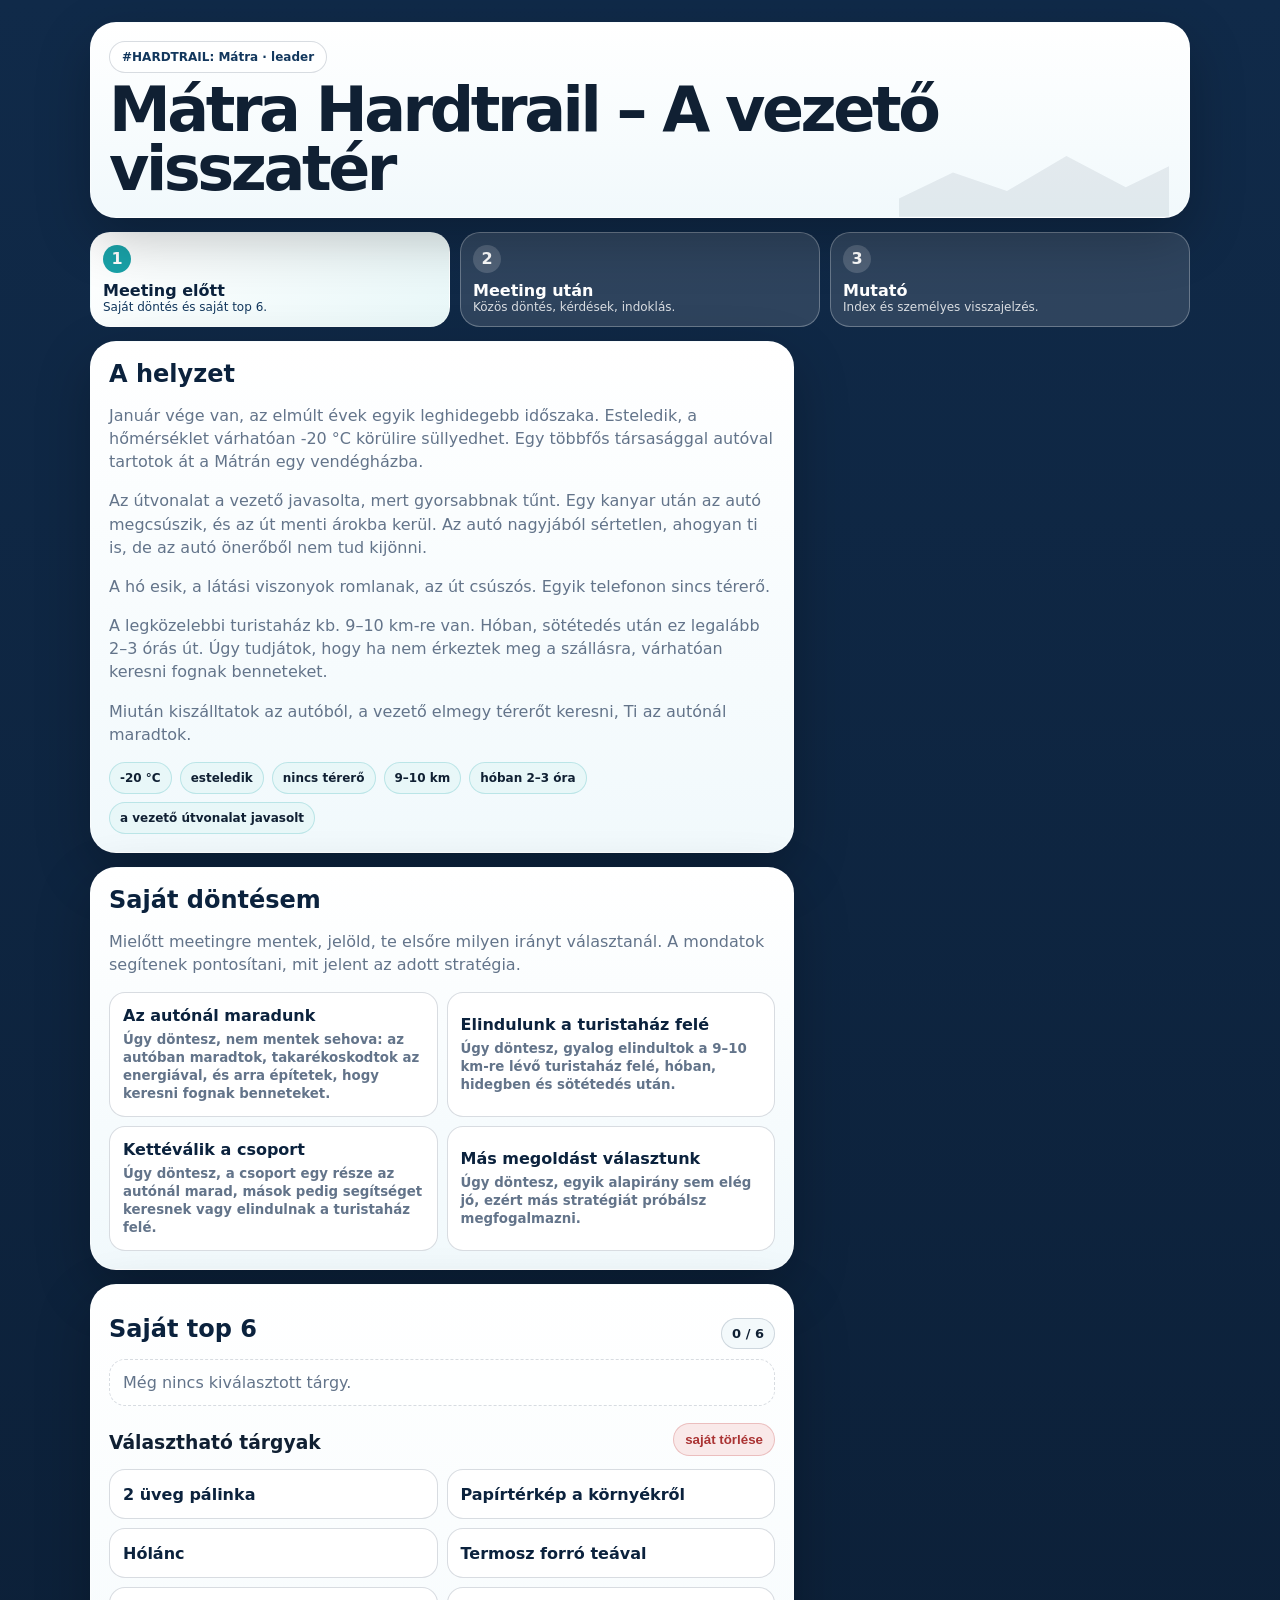
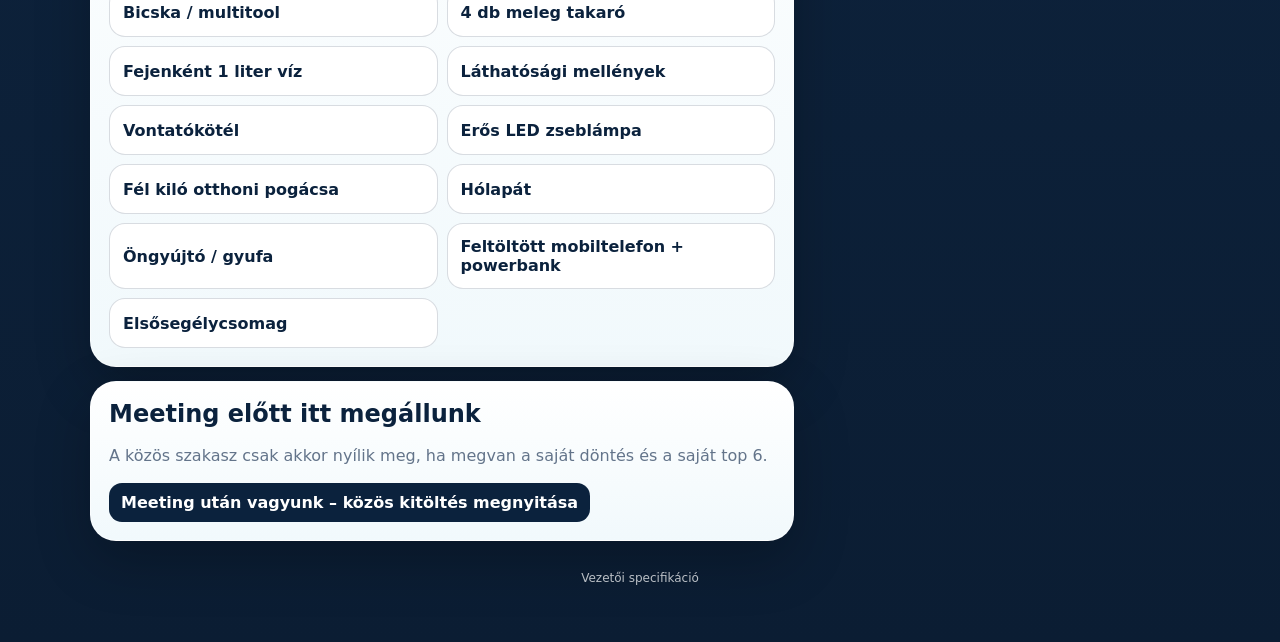
==== matra-leader.html @ 44f15bc9 "Add Matra Leader first working version" ====
<!doctype html>
<html lang="hu">
<head>
<meta charset="utf-8">
<meta name="viewport" content="width=device-width,initial-scale=1">
<title>Mátra Hardtrail – A vezető visszatér</title>
<style>
:root{--navy:#102a49;--deep:#0b1d33;--teal:#19a2a8;--pale:#e8f7f8;--line:rgba(16,42,73,.16);--muted:#63748a;--red:#b84a4a;--ink:#102033}*{box-sizing:border-box}html{scroll-behavior:smooth}body{margin:0;font-family:Inter,system-ui,-apple-system,Segoe UI,sans-serif;background:linear-gradient(180deg,var(--navy),var(--deep));color:var(--ink)}.wrap{width:min(1100px,calc(100% - 24px));margin:auto;padding:22px 0 56px}.hero,.card{background:linear-gradient(180deg,#fff,#f1f9fc);border:1px solid rgba(255,255,255,.55);border-radius:26px;box-shadow:0 20px 55px rgba(0,0,0,.24);padding:18px;margin-bottom:14px}.hero{position:relative;overflow:hidden}.hero:after{content:"";position:absolute;right:20px;bottom:0;width:270px;height:92px;background:rgba(16,42,73,.08);clip-path:polygon(0 80%,20% 52%,40% 72%,62% 34%,84% 68%,100% 45%,100% 100%,0 100%)}h1{font-size:clamp(36px,6vw,62px);letter-spacing:-.055em;line-height:.95;margin:8px 0 0}h2{margin:0 0 8px;color:#0b223d}h3{margin:14px 0 8px}.kicker{display:inline-flex;border:1px solid var(--line);border-radius:999px;padding:8px 12px;font-weight:900;font-size:12px;color:#12375d;background:#ffffffbf}.muted{color:var(--muted);line-height:1.45}.phasebar{display:grid;grid-template-columns:repeat(3,1fr);gap:10px;margin-bottom:14px}.phase{border:1px solid rgba(255,255,255,.28);background:rgba(255,255,255,.13);color:rgba(255,255,255,.82);border-radius:20px;padding:12px;text-align:left;font:inherit;cursor:pointer}.phase b{display:inline-grid;place-items:center;width:28px;height:28px;border-radius:999px;background:rgba(255,255,255,.17);color:#fff;margin-right:8px}.phase strong{display:block;color:#fff;margin-top:8px}.phase span{display:block;font-size:12px}.phase.active{background:linear-gradient(135deg,#fff,var(--pale));color:#12375d}.phase.active strong{color:#0b223d}.phase.active b{background:var(--teal)}.layout{display:grid;grid-template-columns:minmax(0,1fr) 380px;gap:16px}.layout.result-only{grid-template-columns:1fr}.row{display:grid;grid-template-columns:1fr 1fr;gap:9px}.btn,.item,.rank{width:100%;border:1px solid var(--line);background:#fff;border-radius:16px;padding:13px;text-align:left;font:inherit;font-weight:850;color:#0b223d;cursor:pointer;min-height:50px}.btn.active,.item.active{border-color:var(--teal);box-shadow:0 0 0 3px rgba(25,162,168,.14);background:linear-gradient(180deg,#fff,var(--pale))}.btn small{display:block;margin-top:6px;color:var(--muted);font-weight:600;line-height:1.35}.rank{display:grid;grid-template-columns:34px 1fr 28px;gap:8px;align-items:center;margin-bottom:7px}.rank b{height:30px;width:30px;display:grid;place-items:center;background:#0b223d;color:#fff;border-radius:10px}.rank em{font-style:normal;color:var(--red);font-weight:950;text-align:center}.facts{display:flex;flex-wrap:wrap;gap:8px;margin-top:12px}.fact{background:var(--pale);border:1px solid rgba(25,162,168,.22);border-radius:999px;padding:8px 10px;font-weight:900;font-size:12px}.tools{display:flex;justify-content:space-between;gap:8px;align-items:center;margin:12px 0 8px}.counter{border:1px solid var(--line);background:#f3f9fb;border-radius:999px;font-weight:900;font-size:13px;padding:7px 10px}.clear{border:1px solid rgba(190,60,60,.25);background:#f9e9e9;color:#a33;border-radius:999px;padding:8px 11px;font-weight:900;cursor:pointer}.empty{border:1px dashed var(--line);border-radius:16px;padding:13px;color:var(--muted);background:#ffffff88}.otherBox{margin-top:10px}.otherBox label{display:block;font-weight:900;margin:0 0 6px;color:#0b223d}.q{border:1px solid var(--line);background:#fff;border-radius:18px;padding:13px;margin:9px 0}.q p{margin:5px 0 0;color:var(--muted);font-size:13px}.q .group{display:inline-block;margin-bottom:8px;border-radius:999px;background:var(--pale);color:#12375d;border:1px solid rgba(25,162,168,.22);font-size:12px;font-weight:950;padding:5px 8px}.scale-help{display:grid;grid-template-columns:repeat(3,1fr);gap:8px;margin:12px 0}.scale-help span{border:1px solid var(--line);background:#f7fbfd;border-radius:14px;padding:9px 10px;font-size:12px;color:#3b526b}.scale-help b{color:#0b223d}.scale{display:grid;grid-template-columns:repeat(6,1fr);gap:6px;margin-top:10px}.scale button{border:0;border-radius:12px;background:#edf5f8;color:#12375d;font:inherit;font-weight:950;height:38px;cursor:pointer}.scale button.active{background:#0b223d;color:#fff}input,textarea{width:100%;border:1px solid var(--line);border-radius:14px;padding:12px;font:inherit}textarea{min-height:82px}.side{position:sticky;top:14px}.score{font-size:64px;line-height:1;font-weight:950;text-align:center;letter-spacing:-.06em}.break{display:grid;gap:7px;margin:12px 0}.break div{display:flex;justify-content:space-between;border:1px solid var(--line);background:#fff;border-radius:13px;padding:9px 11px;color:var(--muted);gap:8px}.break strong{color:#0b223d}.pill{background:var(--pale);border:1px solid rgba(25,162,168,.24);border-radius:16px;padding:12px;margin:10px 0;line-height:1.45}.feedback,.expertBox{border:1px solid rgba(25,162,168,.28);background:linear-gradient(180deg,#fff,var(--pale));border-radius:19px;padding:14px;margin:14px 0}.expertBox{background:linear-gradient(180deg,#fff,#f7fbfd)}.frame{font-size:13px;color:#3b526b;margin:0 0 10px}.fb{background:#fff;border:1px solid var(--line);border-radius:15px;padding:11px;margin-top:9px}.fb b{display:block;margin-bottom:4px}.fb p{margin:0;color:#33495f;font-size:14px;line-height:1.45}.fb ol{margin:7px 0 0;padding-left:20px;color:#33495f}.fb li{margin:5px 0}.reflection{background:#0b223d;color:#fff;border-radius:15px;padding:12px;margin-top:10px}.reflection ol{margin:6px 0 0;padding-left:19px}.reflection li{margin:5px 0;line-height:1.35}details{background:#fff;border:1px solid var(--line);border-radius:15px;padding:11px;margin-top:9px}summary{font-weight:950;cursor:pointer;color:#0b223d}.actions{display:flex;gap:8px;flex-wrap:wrap;margin-top:12px}.actions button,.gate{border:0;border-radius:13px;padding:10px 12px;font:inherit;font-weight:900;cursor:pointer}.primary{background:var(--teal);color:#fff}.dark,.gate{background:#0b223d;color:#fff}.danger{background:#f8e6e6;color:#a33}.footer{margin-top:12px;text-align:center}.footer a{color:rgba(255,255,255,.72);font-size:12px;text-decoration:none}.footer a:hover{text-decoration:underline}.hide{display:none!important}.toast{position:fixed;left:50%;bottom:18px;transform:translateX(-50%);background:#0b223d;color:#fff;border-radius:999px;padding:10px 14px;font-weight:850;display:none;z-index:20;max-width:calc(100% - 24px);text-align:center}.toast.show{display:block}@media(max-width:900px){.layout,.layout.result-only,.row,.phasebar,.scale-help{grid-template-columns:1fr}.side{position:static}.card,.hero{border-radius:22px;padding:15px}.scale{grid-template-columns:repeat(3,1fr)}}@media print{@page{size:A4 portrait;margin:10mm}body{background:#fff}.wrap{display:none}#print{display:block!important;font-family:Inter,Arial,sans-serif}.page{height:277mm;overflow:hidden;padding:0;font-size:11px;line-height:1.28}.page h1{font-size:22px;margin:0 0 4px}.page h2{font-size:14px;margin:0 0 4px}.printgrid{display:grid;grid-template-columns:1fr 1fr;gap:7px}.box{border:1px solid #d8e1ea;border-radius:10px;padding:7px;margin:4px 0}.scorep{font-size:36px;font-weight:950}}
</style>
</head>
<body>
<div class="wrap">
<header class="hero"><div class="kicker">#HARDTRAIL: Mátra · leader</div><h1>Mátra Hardtrail – A vezető visszatér</h1></header>
<nav class="phasebar">
<button class="phase" data-phase="before"><b>1</b><strong>Meeting előtt</strong><span>Saját döntés és saját top 6.</span></button>
<button class="phase" data-phase="meeting"><b>2</b><strong>Meeting után</strong><span>Közös döntés, kérdések, indoklás.</span></button>
<button class="phase" data-phase="result"><b>3</b><strong>Mutató</strong><span>Index és személyes visszajelzés.</span></button>
</nav>
<div class="layout" id="layout">
<main id="mainCol">
<section class="card before-section"><h2>A helyzet</h2><p class="muted">Január vége van, az elmúlt évek egyik leghidegebb időszaka. Esteledik, a hőmérséklet várhatóan -20 °C körülire süllyedhet. Egy többfős társasággal autóval tartotok át a Mátrán egy vendégházba.</p><p class="muted">Az útvonalat a vezető javasolta, mert gyorsabbnak tűnt. Egy kanyar után az autó megcsúszik, és az út menti árokba kerül. Az autó nagyjából sértetlen, ahogyan ti is, de az autó önerőből nem tud kijönni.</p><p class="muted">A hó esik, a látási viszonyok romlanak, az út csúszós. Egyik telefonon sincs térerő.</p><p class="muted">A legközelebbi turistaház kb. 9–10 km-re van. Hóban, sötétedés után ez legalább 2–3 órás út. Úgy tudjátok, hogy ha nem érkeztek meg a szállásra, várhatóan keresni fognak benneteket.</p><p class="muted">Miután kiszálltatok az autóból, a vezető elmegy térerőt keresni, Ti az autónál maradtok.</p><div class="facts"><span class="fact">-20 °C</span><span class="fact">esteledik</span><span class="fact">nincs térerő</span><span class="fact">9–10 km</span><span class="fact">hóban 2–3 óra</span><span class="fact">a vezető útvonalat javasolt</span></div></section>
<section class="card before-section"><h2>Saját döntésem</h2><p class="muted">Mielőtt meetingre mentek, jelöld, te elsőre milyen irányt választanál. A mondatok segítenek pontosítani, mit jelent az adott stratégia.</p><div class="row" id="ps"></div><div id="psOtherBox"></div></section>
<section class="card before-section"><div class="tools"><h2>Saját top 6</h2><span class="counter" id="myc">0 / 6</span></div><div id="myr"></div><div class="tools"><h3>Választható tárgyak</h3><button class="clear" onclick="clearList('my')">saját törlése</button></div><div class="row" id="myi"></div></section>
<section class="card before-section"><h2>Meeting előtt itt megállunk</h2><p class="muted">A közös szakasz csak akkor nyílik meg, ha megvan a saját döntés és a saját top 6.</p><button class="gate" onclick="setPhase('meeting')">Meeting után vagyunk – közös kitöltés megnyitása</button></section>
<section class="card meeting-section"><h2>Meeting eredménye</h2><input id="teamName" placeholder="Csoport neve"><h3>Közös stratégia</h3><div class="row" id="ts"></div><div id="tsOtherBox"></div><div class="tools"><h3>Közös top 6</h3><span class="counter" id="teamc">0 / 6</span></div><div id="teamr"></div><div class="tools"><h3>Választható tárgyak</h3><button class="clear" onclick="clearList('team')">közös törlése</button></div><div class="row" id="teami"></div></section>
<section class="card meeting-section"><h2>Döntés, vezetői hatás, saját szerep</h2><p class="muted">1–6 között pontozz. Nincs középérték.</p><div class="scale-help"><span><b>1:</b> egyáltalán nem</span><span><b>2:</b> inkább nem</span><span><b>3:</b> kis részben</span><span><b>4:</b> részben igen</span><span><b>5:</b> nagyrészt igen</span><span><b>6:</b> teljesen</span></div><div id="qs"></div></section>
<section class="card meeting-section"><h2>Rövid indoklás</h2><textarea id="notes" placeholder="Mi volt a legnagyobb vita, vagy mi alapján született meg a közös döntés?"></textarea></section>
<section class="card meeting-section"><h2>A mutató még zárva van</h2><p class="muted">A mutató csak teljes kitöltés után nyílik meg: saját döntés, saját top 6, közös stratégia, közös top 6 és mind a 12 kérdés kell hozzá.</p><button class="gate" onclick="setPhase('result')">Mutató megnyitása</button></section>
</main>
<aside class="card side" id="resultPanel"><h2>Vezetői döntési index</h2><div class="score" id="score">0</div><p class="muted" id="verdict">Még nincs elég adat.</p><div class="break"><div><span>Döntés minősége</span><strong id="sc1">0 / 35</strong></div><div><span>Vezető hatása</span><strong id="sc2">0 / 30</strong></div><div><span>Egyéni hatás</span><strong id="sc3">0 / 25</strong></div><div><span>Szakértői tárgyfedés</span><strong id="sc4">0 / 10</strong></div></div><div class="pill" id="overlap">Saját és közös egyezés: 0 / 6</div><div class="expertBox"><h3>Szakértői tárgyértékelés</h3><p class="frame">Ez nem hivatalos mentési protokoll, hanem pedagógiai rangsor. Azt mutatja, mely tárgyak támogatják leginkább a biztonságosabb döntést ebben a történetben.</p><div class="fb"><b>Szakértői top 6</b><ol id="expertTop"></ol></div><div class="fb"><b>A közös top 6 szakértői fedése</b><p id="expertMatch"></p></div><details><summary>Teljes szakértői sorrend és rövid indoklás</summary><ol id="expertFull"></ol></details></div><div class="feedback"><h3>Mit mutat a kitöltésed?</h3><p class="frame">A kapott adatok alapján így látszik a döntési folyamat, a vezető visszatérésének hatása és a te szereped a közös döntésben.</p><div class="fb"><b>A döntési folyamatból ez látszik</b><p id="fbDecision"></p></div><div class="fb"><b>A vezető visszatérése így hatott a csoportra</b><p id="fbLeader"></p></div><div class="fb"><b>Te így voltál benne a döntésben</b><p id="fbPersonal"></p></div><div class="reflection"><b>Gondold végig páros beszélgetésben</b><ol id="reflectQs"></ol></div></div><h3>Erősségek</h3><ul id="strengths"></ul><h3>Kockázati jelek</h3><ul id="risks"></ul><div class="pill"><b>Nem a hó volt az igazi veszély.</b></div><div class="actions"><button class="primary" id="copy">Összegzés másolása</button><button class="dark" onclick="window.print()">Egyoldalas PDF / nyomtatás</button><button class="dark" id="mail">Riport előkészítése e-mailben</button><button class="danger" id="reset">Törlés</button></div></aside>
</div><footer class="footer"><a href="docs/matra-leader-spec.md">Vezetői specifikáció</a></footer></div>
<section id="print" class="hide"><div class="page"><h1>Mátra Hardtrail – A vezető visszatér</h1><div class="scorep" id="pscore">0 / 100</div><p><b>Nem a hó volt az igazi veszély.</b></p><div class="printgrid"><div class="box"><h2>Szakértői fedés</h2><p id="pexpert"></p></div><div class="box"><h2>Döntési folyamat</h2><p id="pd"></p></div><div class="box"><h2>Vezető visszatérése</h2><p id="pl"></p></div><div class="box"><h2>Saját szerep</h2><p id="pp"></p></div><div class="box"><h2>Gondold végig páros beszélgetésben</h2><ol id="prq"></ol></div></div></div></section>
<div class="toast" id="toast">Mentve.</div>
<script>
const K='matraLeaderV1';
const items=[['telefon','Feltöltött mobiltelefon + powerbank',1],['takaro','4 db meleg takaró',2],['melleny','Láthatósági mellények',3],['zseblampa','Erős LED zseblámpa',4],['holapat','Hólapát',5],['elsosegely','Elsősegélycsomag',6],['tea','Termosz forró teával',7],['energia','Fél kiló otthoni pogácsa',8],['viz','Fejenként 1 liter víz',9],['vontatokotel','Vontatókötél',10],['gyufa','Öngyújtó / gyufa',11],['terkep','Papírtérkép a környékről',12],['bicska','Bicska / multitool',13],['holanc','Hólánc',14],['alkohol','2 üveg pálinka',15]].map(x=>({id:x[0],name:x[1],expert:x[2]}));
const expertNotes={telefon:'A segítségkérés és a helyzetjelzés legfontosabb eszköze, de hidegben gyorsan merülhet.',takaro:'A kihűlés lassítása a legfontosabb túlélési szempontok közé tartozik.',melleny:'Láthatóbbá teszi a csoportot az úton vagy a jármű környékén.',zseblampa:'Sötétben a jelzéshez és a biztonságos mozgáshoz is kulcsfontosságú.',holapat:'Segíthet az autó körüli hó eltakarításában, de önmagában ritkán oldja meg a helyzetet.',elsosegely:'Sérülésnél azonnal hasznos, még akkor is, ha most nincs komoly sérülés.',tea:'Átmeneti komfortot ad, de nem váltja ki a hőmegőrzést és a jó stratégiát.',energia:'Energiát ad, de nem kezeli a fő kockázatokat: hideg, sötétedés, tájékozódás.',viz:'Fontos, de rövid távon a kihűlés nagyobb veszélyt jelent.',vontatokotel:'Csak akkor hasznos igazán, ha van másik jármű vagy külső segítség.',gyufa:'Tűzgyújtásra alkalmas lehet, de havas, nedves, szeles helyzetben bizonytalan.',terkep:'Tájékozódást adhat, de sötétben, hóban és stressz alatt könnyű túlértékelni.',bicska:'Hasznos kiegészítő, de nem oldja meg a fő túlélési problémát.',holanc:'Elakadt, árokba csúszott autónál könnyen későn jövő megoldás.',alkohol:'Csapdatárgy: melegérzetet adhat, miközben ronthatja az ítélőképességet.'};
const displayOrder=['alkohol','terkep','holanc','tea','bicska','takaro','viz','melleny','vontatokotel','zseblampa','energia','holapat','gyufa','telefon','elsosegely'];
const strategies=[{id:'marad',title:'Az autónál maradunk',desc:'Úgy döntesz, nem mentek sehova: az autóban maradtok, takarékoskodtok az energiával, és arra építetek, hogy keresni fognak benneteket.'},{id:'indul',title:'Elindulunk a turistaház felé',desc:'Úgy döntesz, gyalog elindultok a 9–10 km-re lévő turistaház felé, hóban, hidegben és sötétedés után.'},{id:'kette',title:'Kettéválik a csoport',desc:'Úgy döntesz, a csoport egy része az autónál marad, mások pedig segítséget keresnek vagy elindulnak a turistaház felé.'},{id:'mas',title:'Más megoldást választunk',desc:'Úgy döntesz, egyik alapirány sem elég jó, ezért más stratégiát próbálsz megfogalmazni.'}];
const questions=[
{g:'A döntés minősége',t:'A végső döntés előtt mérlegeltük a fő kockázatokat.',h:'Beszéltetek hidegről, sötétedésről, útról, felszerelésről vagy a csoport állapotáról.'},
{g:'A döntés minősége',t:'A távolságot, a hideget, a sötétedést és a térerőhiányt együtt értékeltük.',h:'A 9–10 km nem sima séta, hanem havas, hideg, sötétedő helyzet.'},
{g:'A döntés minősége',t:'Különbséget tettünk a biztos információk és a feltételezések között.',h:'Más, amit tudtok, és más, amit reméltek vagy feltételeztek.'},
{g:'A döntés minősége',t:'A döntés iránya az információk mérlegelése után alakult ki.',h:'Előbb az információk és a kockázatok kerültek elő, utána jött az irány.'},
{g:'A vezető hatása a döntésre',t:'A vezető távollétében a csoport érdemben elkezdte a közös gondolkodást.',h:'Nem csak vártátok, hogy valaki majd visszajön és eldönti.'},
{g:'A vezető hatása a döntésre',t:'A vezető visszatérése után megmaradtak az addig elhangzott szempontok.',h:'A visszatérés nem nullázta le a csoport addigi munkáját.'},
{g:'A vezető hatása a döntésre',t:'A vezető a nála lévő plusz információkat úgy hozta be, hogy azok segítették a döntést.',h:'Az információk tisztábban láthatóvá tették a helyzetet.'},
{g:'A vezető hatása a döntésre',t:'A vezető jelenléte segítette, hogy a csoport a jelenlegi helyzet kockázataira figyeljen.',h:'A fókusz a mostani döntési helyzeten maradt.'},
{g:'Az egyén hatása a döntésre',t:'Kimondtam azokat a szempontokat, amelyeket fontosnak tartottam.',h:'A saját gondolataid nem maradtak benned.'},
{g:'Az egyén hatása a döntésre',t:'A saját szempontjaim ténylegesen hatottak a közös döntésre.',h:'Nemcsak elhangzottak, hanem érezhetően alakították a végső irányt.'},
{g:'Az egyén hatása a döntésre',t:'Figyeltem mások érveire akkor is, ha eltértek az első saját álláspontomtól.',h:'Nyitva tudtál maradni más olvasatokra.'},
{g:'Az egyén hatása a döntésre',t:'A végső döntéssel tudok azonosulni.',h:'Belül mennyire vállalható neked a közös döntés.'}
];
const $=id=>document.getElementById(id), esc=v=>String(v??'').replace(/[&<>"']/g,m=>({'&':'&amp;','<':'&lt;','>':'&gt;','"':'&quot;',"'":'&#39;'}[m])), clean=v=>String(v||'').trim().slice(0,500), itemName=id=>(items.find(i=>i.id===id)||{}).name||id, strategyName=id=>(strategies.find(s=>s.id===id)||{}).title||'nincs rögzítve';
function uniqValid(list){let out=[];(Array.isArray(list)?list:[]).forEach(id=>{if(items.some(i=>i.id===id)&&!out.includes(id)&&out.length<6)out.push(id)});return out}
function validQ(v){v=Number(v);return v>=1&&v<=6?v:0}
let raw={};try{raw=JSON.parse(localStorage.getItem(K)||'{}')}catch(e){raw={}}
let S={phase:['before','meeting','result'].includes(raw.phase)?raw.phase:'before',ps:strategies.some(s=>s.id===raw.ps)?raw.ps:'',psOther:clean(raw.psOther),ts:strategies.some(s=>s.id===raw.ts)?raw.ts:'',tsOther:clean(raw.tsOther),my:uniqValid(raw.my),team:uniqValid(raw.team),q:Array.from({length:12},(_,i)=>validQ(Array.isArray(raw.q)?raw.q[i]:0)),teamName:clean(raw.teamName),notes:clean(raw.notes)};
function save(){localStorage.setItem(K,JSON.stringify(S))}
function toast(msg){const t=$('toast');t.textContent=msg;t.classList.add('show');setTimeout(()=>t.classList.remove('show'),2600)}
function preComplete(){let miss=[];if(!S.ps)miss.push('saját első döntés');if(S.ps==='mas'&&!S.psOther)miss.push('saját más megoldás rövid leírása');if(S.my.length<6)miss.push('saját top 6');return{ok:!miss.length,msg:'A közös szakaszhoz még hiányzik: '+miss.join(', ')+'.'}}
function complete(){let miss=[];let p=preComplete();if(!p.ok)miss.push(...p.msg.replace('A közös szakaszhoz még hiányzik: ','').replace('.','').split(', '));if(!S.ts)miss.push('közös stratégia');if(S.ts==='mas'&&!S.tsOther)miss.push('közös más megoldás rövid leírása');if(S.team.length<6)miss.push('közös top 6');if(S.q.some(v=>!v))miss.push('mind a 12 skálakérdés');return{ok:!miss.length,msg:'A mutatóhoz még hiányzik: '+miss.join(', ')+'.'}}
function setPhase(p){if(p==='meeting'){let c=preComplete();if(!c.ok){toast(c.msg);S.phase='before';save();render();return}}if(p==='result'){let c=complete();if(!c.ok){toast(c.msg);S.phase='meeting';save();render();return}}S.phase=p;save();applyPhase();window.scrollTo({top:0,behavior:'smooth'})}
function applyPhase(){if(S.phase==='result'&&!complete().ok)S.phase='meeting';if(S.phase==='meeting'&&!preComplete().ok)S.phase='before';save();document.querySelectorAll('[data-phase]').forEach(b=>b.classList.toggle('active',b.dataset.phase===S.phase));document.querySelectorAll('.before-section').forEach(e=>e.classList.toggle('hide',S.phase!=='before'));document.querySelectorAll('.meeting-section').forEach(e=>e.classList.toggle('hide',S.phase!=='meeting'));$('resultPanel').classList.toggle('hide',S.phase!=='result');$('mainCol').classList.toggle('hide',S.phase==='result');$('layout').classList.toggle('result-only',S.phase==='result')}
function choose(list,id){let a=S[list];if(a.includes(id))S[list]=a.filter(x=>x!==id);else if(a.length<6)S[list]=[...a,id];else toast('A top 6 már tele van.');render()}
function clearList(list){S[list]=[];render()}
function renderStrategy(target,key,withDesc){$(target).innerHTML=strategies.map(s=>`<button class="btn ${S[key]===s.id?'active':''}" onclick="S.${key}='${s.id}';render()"><span>${esc(s.title)}</span>${withDesc?`<small>${esc(s.desc)}</small>`:''}</button>`).join('')}
function renderOtherBox(target,key,label){let v=key==='ps'?S.psOther:S.tsOther;$(target).innerHTML=S[key]==='mas'?`<div class="otherBox"><label>${esc(label)}</label><textarea id="${key}Other" placeholder="Írd le röviden a választott más megoldást.">${esc(v)}</textarea></div>`:''}
function renderList(prefix,list){$(prefix+'c').textContent=S[list].length+' / 6';$(prefix+'r').innerHTML=S[list].length?S[list].map((id,i)=>`<button class="rank" onclick="choose('${list}','${id}')"><b>${i+1}</b><span>${esc(itemName(id))}</span><em>×</em></button>`).join(''):'<div class="empty">Még nincs kiválasztott tárgy.</div>';$(prefix+'i').innerHTML=displayOrder.filter(id=>!S[list].includes(id)).map(id=>`<button class="item" onclick="choose('${list}','${id}')">${esc(itemName(id))}</button>`).join('')}
function renderQuestions(){$('qs').innerHTML=questions.map((qq,i)=>`<div class="q"><span class="group">${esc(qq.g)}</span><b>${i+1}. ${esc(qq.t)}</b><p>${esc(qq.h)}</p><div class="scale">${[1,2,3,4,5,6].map(n=>`<button class="${S.q[i]===n?'active':''}" onclick="S.q[${i}]=${n};render()">${n}</button>`).join('')}</div></div>`).join('')}
function avg(a,b){let xs=S.q.slice(a,b+1).filter(Boolean);return xs.length?xs.reduce((p,c)=>p+c,0)/xs.length:0}
function pts(a,b,max){return Math.round(((avg(a,b)-1)/5)*max)}
function expertCount(){return S.team.filter(id=>(items.find(i=>i.id===id)||{}).expert<=6).length}
function report(){const decision=pts(0,3,35), leader=pts(4,7,30), personal=pts(8,11,25), expert=Math.round(expertCount()/6*10);const total=Math.max(0,Math.min(100,decision+leader+personal+expert));const overlap=S.my.filter(id=>S.team.includes(id)).length;return{decision,leader,personal,expert,total,overlap,dAvg:avg(0,3),lAvg:avg(4,7),pAvg:avg(8,11)}}
function byLevel(v,high,mid,low){return v>=4.8?high:v>=3.4?mid:low}
function fb(){const r=report();let decision=byLevel(r.dAvg,'A döntési folyamatban erősen megjelent a kockázatok, az információk és a körülmények mérlegelése. A csoport nagy eséllyel nem csak gyors választ keresett, hanem próbálta érteni is a helyzetet.','A döntési folyamatban volt mérlegelés, de néhány ponton valószínűleg gyorsabban záródott az irány, mint amennyire a helyzet indokolta volna. Érdemes megnézni, mely információk kaptak túl nagy vagy túl kicsi súlyt.','A döntési folyamat inkább gyors iránykeresésnek tűnik, mint alapos kockázatmérlegelésnek. Ilyenkor könnyen előbb születik meg a válasz, és utána kezdi a csoport hozzáigazítani az érveket.');let leader=byLevel(r.lAvg,'A vezető visszatérése a válaszaitok alapján segítette a csoportot: nem törölte el az addigi gondolkodást, hanem hozzáadott a közös döntéshez.','A vezető visszatérésének hatása vegyesnek látszik. Volt, amiben segíthetett, de érdemes ránézni, mi történt az addig kialakult csoportdinamikával, amikor visszajött.','A vezető visszatérése a válaszaitok alapján inkább bizonytalanságot vagy igazodást hozhatott, mint tisztább döntési folyamatot. Itt érdemes megvizsgálni, hogy a csoport gondolkodása megmaradt-e, vagy a vezető jelenléte átrendezte a teret.');let personal=byLevel(r.pAvg,'A saját szereped aktívnak látszik: kimondtad a fontos szempontjaidat, figyeltél másokra, és a végső döntés mögé is oda tudsz állni.','A saját szereped részben megjelent, de nem biztos, hogy minden fontos szempontod ténylegesen hatott a döntésre. Érdemes végiggondolni, hol maradt benned valami.','A válaszaid alapján inkább benne voltál a folyamatban, mint alakítottad azt. Ez nem hiba, de jó tükör: nyomás alatt könnyű figyelőből követővé válni.');let qs=[];if(r.dAvg<3.6)qs.push('Mikor alakult ki a döntés iránya, és mi történt utána az információkkal?');if(r.lAvg<3.6)qs.push('Mi változott a csoportban abban a pillanatban, amikor a vezető visszatért?');if(S.q[9]&&S.q[9]<4)qs.push('Melyik saját szempontod nem hatott úgy a közös döntésre, ahogy szeretted volna?');if(S.q[11]&&S.q[11]<4)qs.push('Mi kellett volna ahhoz, hogy jobban mögé tudj állni a végső döntésnek?');if(r.dAvg>=4.8&&r.lAvg>=4.8&&r.pAvg>=4.8)qs.push('Mi segített abban, hogy a csoport vezetővel és vezető nélkül is tudott gondolkodni?');if(qs.length<2)qs.push('Mit tanultál arról, hogyan hat rád egy visszatérő vezető jelenléte bizonytalan helyzetben?');if(qs.length<2)qs.push('Mit csinálnál másképp egy következő hasonló döntési helyzetben?');return{decision,leader,personal,qs:qs.slice(0,2)}}
function verdict(n){if(n>=82)return'Erős döntési működés: a válaszok alapján a csoport tudatosan kezelte a helyzetet, a vezető hatását és az egyéni szempontokat.';if(n>=65)return'Működő, de vegyes döntési kép: vannak erős elemek, de látszanak olyan pontok, ahol a nyomás, a vezetői hatás vagy a saját részvétel torzíthatott.';if(n>=45)return'Kockázatos döntési mintázat: a csoport valameddig működött, de több ponton sérülhetett a mérlegelés, a vezetői visszatérés kezelése vagy az egyéni hatás.';return'Erősen sérülékeny döntési kép: a válaszok alapján a csoport inkább reagált a nyomásra, mint tudatosan vezette volna a döntési folyamatot.'}
function renderResult(){const r=report(), f=fb();$('score').textContent=r.total;$('verdict').textContent=complete().ok?verdict(r.total):'Még nincs elég adat.';$('sc1').textContent=r.decision+' / 35';$('sc2').textContent=r.leader+' / 30';$('sc3').textContent=r.personal+' / 25';$('sc4').textContent=r.expert+' / 10';$('overlap').textContent='Saját és közös top 6 egyezése: '+r.overlap+' / 6';$('fbDecision').textContent=f.decision;$('fbLeader').textContent=f.leader;$('fbPersonal').textContent=f.personal;$('reflectQs').innerHTML=f.qs.map(x=>`<li>${esc(x)}</li>`).join('');const top=items.filter(i=>i.expert<=6).sort((a,b)=>a.expert-b.expert);$('expertTop').innerHTML=top.map(i=>`<li>${esc(i.name)}</li>`).join('');const match=S.team.filter(id=>(items.find(i=>i.id===id)||{}).expert<=6);$('expertMatch').textContent=match.length?`A közös top 6-ban ${match.length} szakértői top 6-os tárgy szerepel: ${match.map(itemName).join(', ')}.`:'A közös top 6-ban nincs szakértői top 6-os tárgy.';$('expertFull').innerHTML=items.slice().sort((a,b)=>a.expert-b.expert).map(i=>`<li><b>${esc(i.name)}</b> – ${esc(expertNotes[i.id])}</li>`).join('');let strengths=[], risks=[];if(r.dAvg>=4.5)strengths.push('A döntési folyamatban megjelent a kockázatok mérlegelése.');else risks.push('A döntési folyamatban sérülhetett a kockázatok alapos mérlegelése.');if(r.lAvg>=4.5)strengths.push('A vezető visszatérése hozzá tudott adni a közös gondolkodáshoz.');else risks.push('A vezető visszatérése átrendezhette vagy gyengíthette az addigi csoportgondolkodást.');if(r.pAvg>=4.5)strengths.push('Az egyéni szempontok és a személyes azonosulás erősen megjelent.');else risks.push('Az egyéni szempontok hatása vagy a döntéssel való azonosulás gyengébbnek látszik.');if(match.length>=4)strengths.push('A közös top 6 több szakértői szempontból fontos tárgyat tartalmaz.');else risks.push('A közös tárgyválasztás több ponton eltért a szakértői rangsortól.');$('strengths').innerHTML=strengths.map(x=>`<li>${esc(x)}</li>`).join('');$('risks').innerHTML=risks.map(x=>`<li>${esc(x)}</li>`).join('');$('pscore').textContent=r.total+' / 100';$('pexpert').textContent=$('expertMatch').textContent;$('pd').textContent=f.decision;$('pl').textContent=f.leader;$('pp').textContent=f.personal;$('prq').innerHTML=f.qs.map(x=>`<li>${esc(x)}</li>`).join('')}
function summary(){const r=report(), f=fb();return `Mátra Hardtrail – A vezető visszatér\n\nCsoport: ${S.teamName||'-'}\nIndex: ${r.total}/100\nDöntés minősége: ${r.decision}/35\nVezető hatása: ${r.leader}/30\nEgyéni hatás: ${r.personal}/25\nSzakértői tárgyfedés: ${r.expert}/10\n\nSaját stratégia: ${strategyName(S.ps)}${S.ps==='mas'?' – '+S.psOther:''}\nKözös stratégia: ${strategyName(S.ts)}${S.ts==='mas'?' – '+S.tsOther:''}\nSaját top 6: ${S.my.map(itemName).join(', ')}\nKözös top 6: ${S.team.map(itemName).join(', ')}\nSaját és közös egyezés: ${r.overlap}/6\n\nA döntési folyamatból ez látszik:\n${f.decision}\n\nA vezető visszatérése így hatott a csoportra:\n${f.leader}\n\nTe így voltál benne a döntésben:\n${f.personal}\n\nGondold végig páros beszélgetésben:\n1. ${f.qs[0]}\n2. ${f.qs[1]}\n\nNem a hó volt az igazi veszély.`}
function render(){save();renderStrategy('ps','ps',true);renderStrategy('ts','ts',false);renderOtherBox('psOtherBox','ps','Saját más megoldás');renderOtherBox('tsOtherBox','ts','Közös más megoldás');renderList('my','my');renderList('team','team');renderQuestions();$('teamName').value=S.teamName;$('notes').value=S.notes;applyPhase();renderResult();attachTextHandlers()}
function attachTextHandlers(){['teamName','notes','psOther','tsOther'].forEach(id=>{const el=$(id);if(el&&!el.dataset.bound){el.dataset.bound='1';el.addEventListener('input',()=>{if(id==='psOther')S.psOther=clean(el.value);else if(id==='tsOther')S.tsOther=clean(el.value);else S[id]=clean(el.value);save();renderResult()})}})}
document.querySelectorAll('[data-phase]').forEach(b=>b.addEventListener('click',()=>setPhase(b.dataset.phase)));
$('copy').addEventListener('click',async()=>{try{await navigator.clipboard.writeText(summary());toast('Összegzés másolva.')}catch(e){toast('A böngésző nem engedte a másolást.')}});
$('mail').addEventListener('click',()=>{const body=encodeURIComponent(summary());const subject=encodeURIComponent('Mátra Hardtrail – A vezető visszatér riport');window.location.href=`mailto:?subject=${subject}&body=${body}`});
$('reset').addEventListener('click',()=>{if(confirm('Törlöd az összes kitöltést ezen az eszközön?')){localStorage.removeItem(K);location.reload()}});
render();
</script>
</body>
</html>
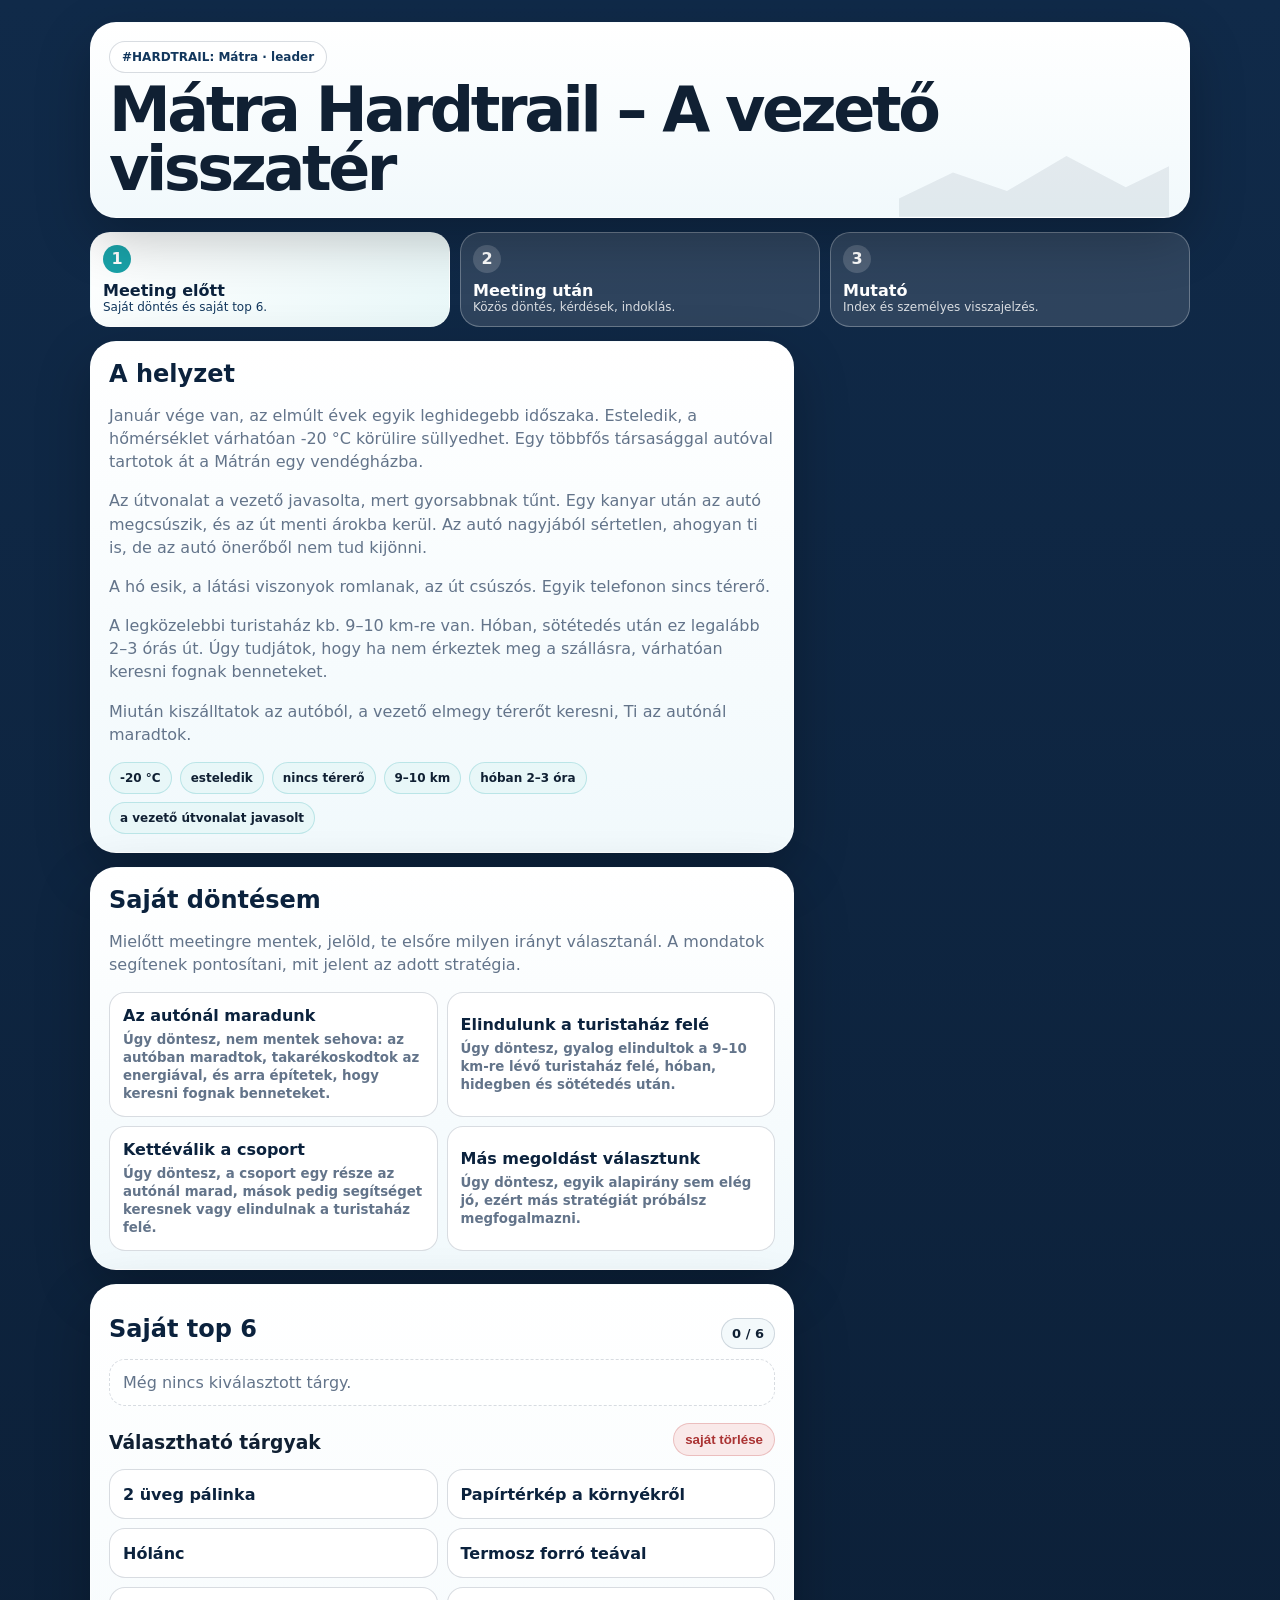
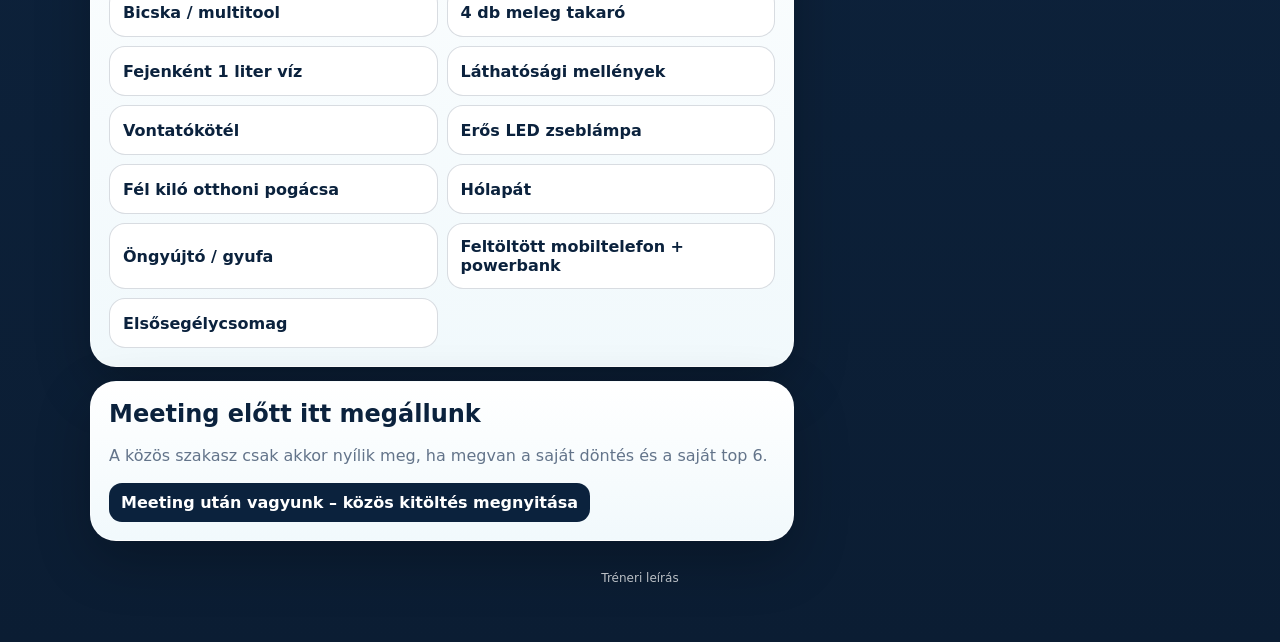
==== commit f8c5c82e: "Link Matra Leader footer to trainer guide" ====
--- a/matra-leader.html
+++ b/matra-leader.html
@@ -28,7 +28,7 @@
 <section class="card meeting-section"><h2>A mutató még zárva van</h2><p class="muted">A mutató csak teljes kitöltés után nyílik meg: saját döntés, saját top 6, közös stratégia, közös top 6 és mind a 12 kérdés kell hozzá.</p><button class="gate" onclick="setPhase('result')">Mutató megnyitása</button></section>
 </main>
 <aside class="card side" id="resultPanel"><h2>Vezetői döntési index</h2><div class="score" id="score">0</div><p class="muted" id="verdict">Még nincs elég adat.</p><div class="break"><div><span>Döntés minősége</span><strong id="sc1">0 / 35</strong></div><div><span>Vezető hatása</span><strong id="sc2">0 / 30</strong></div><div><span>Egyéni hatás</span><strong id="sc3">0 / 25</strong></div><div><span>Szakértői tárgyfedés</span><strong id="sc4">0 / 10</strong></div></div><div class="pill" id="overlap">Saját és közös egyezés: 0 / 6</div><div class="expertBox"><h3>Szakértői tárgyértékelés</h3><p class="frame">Ez nem hivatalos mentési protokoll, hanem pedagógiai rangsor. Azt mutatja, mely tárgyak támogatják leginkább a biztonságosabb döntést ebben a történetben.</p><div class="fb"><b>Szakértői top 6</b><ol id="expertTop"></ol></div><div class="fb"><b>A közös top 6 szakértői fedése</b><p id="expertMatch"></p></div><details><summary>Teljes szakértői sorrend és rövid indoklás</summary><ol id="expertFull"></ol></details></div><div class="feedback"><h3>Mit mutat a kitöltésed?</h3><p class="frame">A kapott adatok alapján így látszik a döntési folyamat, a vezető visszatérésének hatása és a te szereped a közös döntésben.</p><div class="fb"><b>A döntési folyamatból ez látszik</b><p id="fbDecision"></p></div><div class="fb"><b>A vezető visszatérése így hatott a csoportra</b><p id="fbLeader"></p></div><div class="fb"><b>Te így voltál benne a döntésben</b><p id="fbPersonal"></p></div><div class="reflection"><b>Gondold végig páros beszélgetésben</b><ol id="reflectQs"></ol></div></div><h3>Erősségek</h3><ul id="strengths"></ul><h3>Kockázati jelek</h3><ul id="risks"></ul><div class="pill"><b>Nem a hó volt az igazi veszély.</b></div><div class="actions"><button class="primary" id="copy">Összegzés másolása</button><button class="dark" onclick="window.print()">Egyoldalas PDF / nyomtatás</button><button class="dark" id="mail">Riport előkészítése e-mailben</button><button class="danger" id="reset">Törlés</button></div></aside>
-</div><footer class="footer"><a href="docs/matra-leader-spec.md">Vezetői specifikáció</a></footer></div>
+</div><footer class="footer"><a href="treneri-leiras-leader.html">Tréneri leírás</a></footer></div>
 <section id="print" class="hide"><div class="page"><h1>Mátra Hardtrail – A vezető visszatér</h1><div class="scorep" id="pscore">0 / 100</div><p><b>Nem a hó volt az igazi veszély.</b></p><div class="printgrid"><div class="box"><h2>Szakértői fedés</h2><p id="pexpert"></p></div><div class="box"><h2>Döntési folyamat</h2><p id="pd"></p></div><div class="box"><h2>Vezető visszatérése</h2><p id="pl"></p></div><div class="box"><h2>Saját szerep</h2><p id="pp"></p></div><div class="box"><h2>Gondold végig páros beszélgetésben</h2><ol id="prq"></ol></div></div></div></section>
 <div class="toast" id="toast">Mentve.</div>
 <script>
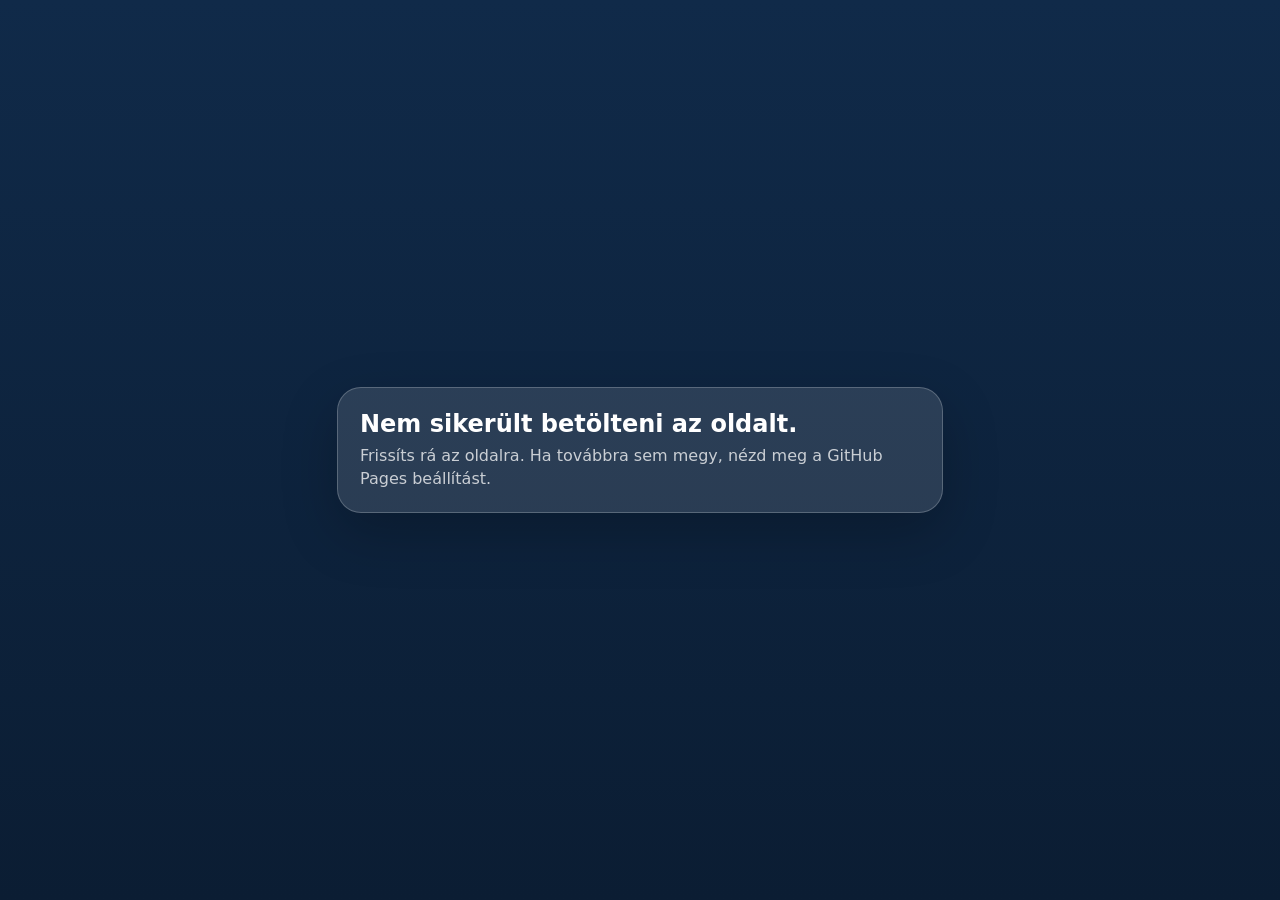
==== commit 68b2b7ec: "Show creator credit on leader page" ====
--- a/matra-leader.html
+++ b/matra-leader.html
@@ -5,85 +5,28 @@
 <meta name="viewport" content="width=device-width,initial-scale=1">
 <title>Mátra Hardtrail – A vezető visszatér</title>
 <style>
-:root{--navy:#102a49;--deep:#0b1d33;--teal:#19a2a8;--pale:#e8f7f8;--line:rgba(16,42,73,.16);--muted:#63748a;--red:#b84a4a;--ink:#102033}*{box-sizing:border-box}html{scroll-behavior:smooth}body{margin:0;font-family:Inter,system-ui,-apple-system,Segoe UI,sans-serif;background:linear-gradient(180deg,var(--navy),var(--deep));color:var(--ink)}.wrap{width:min(1100px,calc(100% - 24px));margin:auto;padding:22px 0 56px}.hero,.card{background:linear-gradient(180deg,#fff,#f1f9fc);border:1px solid rgba(255,255,255,.55);border-radius:26px;box-shadow:0 20px 55px rgba(0,0,0,.24);padding:18px;margin-bottom:14px}.hero{position:relative;overflow:hidden}.hero:after{content:"";position:absolute;right:20px;bottom:0;width:270px;height:92px;background:rgba(16,42,73,.08);clip-path:polygon(0 80%,20% 52%,40% 72%,62% 34%,84% 68%,100% 45%,100% 100%,0 100%)}h1{font-size:clamp(36px,6vw,62px);letter-spacing:-.055em;line-height:.95;margin:8px 0 0}h2{margin:0 0 8px;color:#0b223d}h3{margin:14px 0 8px}.kicker{display:inline-flex;border:1px solid var(--line);border-radius:999px;padding:8px 12px;font-weight:900;font-size:12px;color:#12375d;background:#ffffffbf}.muted{color:var(--muted);line-height:1.45}.phasebar{display:grid;grid-template-columns:repeat(3,1fr);gap:10px;margin-bottom:14px}.phase{border:1px solid rgba(255,255,255,.28);background:rgba(255,255,255,.13);color:rgba(255,255,255,.82);border-radius:20px;padding:12px;text-align:left;font:inherit;cursor:pointer}.phase b{display:inline-grid;place-items:center;width:28px;height:28px;border-radius:999px;background:rgba(255,255,255,.17);color:#fff;margin-right:8px}.phase strong{display:block;color:#fff;margin-top:8px}.phase span{display:block;font-size:12px}.phase.active{background:linear-gradient(135deg,#fff,var(--pale));color:#12375d}.phase.active strong{color:#0b223d}.phase.active b{background:var(--teal)}.layout{display:grid;grid-template-columns:minmax(0,1fr) 380px;gap:16px}.layout.result-only{grid-template-columns:1fr}.row{display:grid;grid-template-columns:1fr 1fr;gap:9px}.btn,.item,.rank{width:100%;border:1px solid var(--line);background:#fff;border-radius:16px;padding:13px;text-align:left;font:inherit;font-weight:850;color:#0b223d;cursor:pointer;min-height:50px}.btn.active,.item.active{border-color:var(--teal);box-shadow:0 0 0 3px rgba(25,162,168,.14);background:linear-gradient(180deg,#fff,var(--pale))}.btn small{display:block;margin-top:6px;color:var(--muted);font-weight:600;line-height:1.35}.rank{display:grid;grid-template-columns:34px 1fr 28px;gap:8px;align-items:center;margin-bottom:7px}.rank b{height:30px;width:30px;display:grid;place-items:center;background:#0b223d;color:#fff;border-radius:10px}.rank em{font-style:normal;color:var(--red);font-weight:950;text-align:center}.facts{display:flex;flex-wrap:wrap;gap:8px;margin-top:12px}.fact{background:var(--pale);border:1px solid rgba(25,162,168,.22);border-radius:999px;padding:8px 10px;font-weight:900;font-size:12px}.tools{display:flex;justify-content:space-between;gap:8px;align-items:center;margin:12px 0 8px}.counter{border:1px solid var(--line);background:#f3f9fb;border-radius:999px;font-weight:900;font-size:13px;padding:7px 10px}.clear{border:1px solid rgba(190,60,60,.25);background:#f9e9e9;color:#a33;border-radius:999px;padding:8px 11px;font-weight:900;cursor:pointer}.empty{border:1px dashed var(--line);border-radius:16px;padding:13px;color:var(--muted);background:#ffffff88}.otherBox{margin-top:10px}.otherBox label{display:block;font-weight:900;margin:0 0 6px;color:#0b223d}.q{border:1px solid var(--line);background:#fff;border-radius:18px;padding:13px;margin:9px 0}.q p{margin:5px 0 0;color:var(--muted);font-size:13px}.q .group{display:inline-block;margin-bottom:8px;border-radius:999px;background:var(--pale);color:#12375d;border:1px solid rgba(25,162,168,.22);font-size:12px;font-weight:950;padding:5px 8px}.scale-help{display:grid;grid-template-columns:repeat(3,1fr);gap:8px;margin:12px 0}.scale-help span{border:1px solid var(--line);background:#f7fbfd;border-radius:14px;padding:9px 10px;font-size:12px;color:#3b526b}.scale-help b{color:#0b223d}.scale{display:grid;grid-template-columns:repeat(6,1fr);gap:6px;margin-top:10px}.scale button{border:0;border-radius:12px;background:#edf5f8;color:#12375d;font:inherit;font-weight:950;height:38px;cursor:pointer}.scale button.active{background:#0b223d;color:#fff}input,textarea{width:100%;border:1px solid var(--line);border-radius:14px;padding:12px;font:inherit}textarea{min-height:82px}.side{position:sticky;top:14px}.score{font-size:64px;line-height:1;font-weight:950;text-align:center;letter-spacing:-.06em}.break{display:grid;gap:7px;margin:12px 0}.break div{display:flex;justify-content:space-between;border:1px solid var(--line);background:#fff;border-radius:13px;padding:9px 11px;color:var(--muted);gap:8px}.break strong{color:#0b223d}.pill{background:var(--pale);border:1px solid rgba(25,162,168,.24);border-radius:16px;padding:12px;margin:10px 0;line-height:1.45}.feedback,.expertBox{border:1px solid rgba(25,162,168,.28);background:linear-gradient(180deg,#fff,var(--pale));border-radius:19px;padding:14px;margin:14px 0}.expertBox{background:linear-gradient(180deg,#fff,#f7fbfd)}.frame{font-size:13px;color:#3b526b;margin:0 0 10px}.fb{background:#fff;border:1px solid var(--line);border-radius:15px;padding:11px;margin-top:9px}.fb b{display:block;margin-bottom:4px}.fb p{margin:0;color:#33495f;font-size:14px;line-height:1.45}.fb ol{margin:7px 0 0;padding-left:20px;color:#33495f}.fb li{margin:5px 0}.reflection{background:#0b223d;color:#fff;border-radius:15px;padding:12px;margin-top:10px}.reflection ol{margin:6px 0 0;padding-left:19px}.reflection li{margin:5px 0;line-height:1.35}details{background:#fff;border:1px solid var(--line);border-radius:15px;padding:11px;margin-top:9px}summary{font-weight:950;cursor:pointer;color:#0b223d}.actions{display:flex;gap:8px;flex-wrap:wrap;margin-top:12px}.actions button,.gate{border:0;border-radius:13px;padding:10px 12px;font:inherit;font-weight:900;cursor:pointer}.primary{background:var(--teal);color:#fff}.dark,.gate{background:#0b223d;color:#fff}.danger{background:#f8e6e6;color:#a33}.footer{margin-top:12px;text-align:center}.footer a{color:rgba(255,255,255,.72);font-size:12px;text-decoration:none}.footer a:hover{text-decoration:underline}.hide{display:none!important}.toast{position:fixed;left:50%;bottom:18px;transform:translateX(-50%);background:#0b223d;color:#fff;border-radius:999px;padding:10px 14px;font-weight:850;display:none;z-index:20;max-width:calc(100% - 24px);text-align:center}.toast.show{display:block}@media(max-width:900px){.layout,.layout.result-only,.row,.phasebar,.scale-help{grid-template-columns:1fr}.side{position:static}.card,.hero{border-radius:22px;padding:15px}.scale{grid-template-columns:repeat(3,1fr)}}@media print{@page{size:A4 portrait;margin:10mm}body{background:#fff}.wrap{display:none}#print{display:block!important;font-family:Inter,Arial,sans-serif}.page{height:277mm;overflow:hidden;padding:0;font-size:11px;line-height:1.28}.page h1{font-size:22px;margin:0 0 4px}.page h2{font-size:14px;margin:0 0 4px}.printgrid{display:grid;grid-template-columns:1fr 1fr;gap:7px}.box{border:1px solid #d8e1ea;border-radius:10px;padding:7px;margin:4px 0}.scorep{font-size:36px;font-weight:950}}
+body{margin:0;font-family:system-ui,-apple-system,Segoe UI,sans-serif;background:linear-gradient(180deg,#102a49,#0b1d33);color:#fff;min-height:100vh;display:grid;place-items:center}.loading{width:min(560px,calc(100% - 32px));background:rgba(255,255,255,.12);border:1px solid rgba(255,255,255,.22);border-radius:24px;padding:22px;box-shadow:0 20px 55px rgba(0,0,0,.22)}.loading b{display:block;font-size:24px;margin-bottom:6px}.loading span{color:rgba(255,255,255,.75);line-height:1.45}
 </style>
 </head>
 <body>
-<div class="wrap">
-<header class="hero"><div class="kicker">#HARDTRAIL: Mátra · leader</div><h1>Mátra Hardtrail – A vezető visszatér</h1></header>
-<nav class="phasebar">
-<button class="phase" data-phase="before"><b>1</b><strong>Meeting előtt</strong><span>Saját döntés és saját top 6.</span></button>
-<button class="phase" data-phase="meeting"><b>2</b><strong>Meeting után</strong><span>Közös döntés, kérdések, indoklás.</span></button>
-<button class="phase" data-phase="result"><b>3</b><strong>Mutató</strong><span>Index és személyes visszajelzés.</span></button>
-</nav>
-<div class="layout" id="layout">
-<main id="mainCol">
-<section class="card before-section"><h2>A helyzet</h2><p class="muted">Január vége van, az elmúlt évek egyik leghidegebb időszaka. Esteledik, a hőmérséklet várhatóan -20 °C körülire süllyedhet. Egy többfős társasággal autóval tartotok át a Mátrán egy vendégházba.</p><p class="muted">Az útvonalat a vezető javasolta, mert gyorsabbnak tűnt. Egy kanyar után az autó megcsúszik, és az út menti árokba kerül. Az autó nagyjából sértetlen, ahogyan ti is, de az autó önerőből nem tud kijönni.</p><p class="muted">A hó esik, a látási viszonyok romlanak, az út csúszós. Egyik telefonon sincs térerő.</p><p class="muted">A legközelebbi turistaház kb. 9–10 km-re van. Hóban, sötétedés után ez legalább 2–3 órás út. Úgy tudjátok, hogy ha nem érkeztek meg a szállásra, várhatóan keresni fognak benneteket.</p><p class="muted">Miután kiszálltatok az autóból, a vezető elmegy térerőt keresni, Ti az autónál maradtok.</p><div class="facts"><span class="fact">-20 °C</span><span class="fact">esteledik</span><span class="fact">nincs térerő</span><span class="fact">9–10 km</span><span class="fact">hóban 2–3 óra</span><span class="fact">a vezető útvonalat javasolt</span></div></section>
-<section class="card before-section"><h2>Saját döntésem</h2><p class="muted">Mielőtt meetingre mentek, jelöld, te elsőre milyen irányt választanál. A mondatok segítenek pontosítani, mit jelent az adott stratégia.</p><div class="row" id="ps"></div><div id="psOtherBox"></div></section>
-<section class="card before-section"><div class="tools"><h2>Saját top 6</h2><span class="counter" id="myc">0 / 6</span></div><div id="myr"></div><div class="tools"><h3>Választható tárgyak</h3><button class="clear" onclick="clearList('my')">saját törlése</button></div><div class="row" id="myi"></div></section>
-<section class="card before-section"><h2>Meeting előtt itt megállunk</h2><p class="muted">A közös szakasz csak akkor nyílik meg, ha megvan a saját döntés és a saját top 6.</p><button class="gate" onclick="setPhase('meeting')">Meeting után vagyunk – közös kitöltés megnyitása</button></section>
-<section class="card meeting-section"><h2>Meeting eredménye</h2><input id="teamName" placeholder="Csoport neve"><h3>Közös stratégia</h3><div class="row" id="ts"></div><div id="tsOtherBox"></div><div class="tools"><h3>Közös top 6</h3><span class="counter" id="teamc">0 / 6</span></div><div id="teamr"></div><div class="tools"><h3>Választható tárgyak</h3><button class="clear" onclick="clearList('team')">közös törlése</button></div><div class="row" id="teami"></div></section>
-<section class="card meeting-section"><h2>Döntés, vezetői hatás, saját szerep</h2><p class="muted">1–6 között pontozz. Nincs középérték.</p><div class="scale-help"><span><b>1:</b> egyáltalán nem</span><span><b>2:</b> inkább nem</span><span><b>3:</b> kis részben</span><span><b>4:</b> részben igen</span><span><b>5:</b> nagyrészt igen</span><span><b>6:</b> teljesen</span></div><div id="qs"></div></section>
-<section class="card meeting-section"><h2>Rövid indoklás</h2><textarea id="notes" placeholder="Mi volt a legnagyobb vita, vagy mi alapján született meg a közös döntés?"></textarea></section>
-<section class="card meeting-section"><h2>A mutató még zárva van</h2><p class="muted">A mutató csak teljes kitöltés után nyílik meg: saját döntés, saját top 6, közös stratégia, közös top 6 és mind a 12 kérdés kell hozzá.</p><button class="gate" onclick="setPhase('result')">Mutató megnyitása</button></section>
-</main>
-<aside class="card side" id="resultPanel"><h2>Vezetői döntési index</h2><div class="score" id="score">0</div><p class="muted" id="verdict">Még nincs elég adat.</p><div class="break"><div><span>Döntés minősége</span><strong id="sc1">0 / 35</strong></div><div><span>Vezető hatása</span><strong id="sc2">0 / 30</strong></div><div><span>Egyéni hatás</span><strong id="sc3">0 / 25</strong></div><div><span>Szakértői tárgyfedés</span><strong id="sc4">0 / 10</strong></div></div><div class="pill" id="overlap">Saját és közös egyezés: 0 / 6</div><div class="expertBox"><h3>Szakértői tárgyértékelés</h3><p class="frame">Ez nem hivatalos mentési protokoll, hanem pedagógiai rangsor. Azt mutatja, mely tárgyak támogatják leginkább a biztonságosabb döntést ebben a történetben.</p><div class="fb"><b>Szakértői top 6</b><ol id="expertTop"></ol></div><div class="fb"><b>A közös top 6 szakértői fedése</b><p id="expertMatch"></p></div><details><summary>Teljes szakértői sorrend és rövid indoklás</summary><ol id="expertFull"></ol></details></div><div class="feedback"><h3>Mit mutat a kitöltésed?</h3><p class="frame">A kapott adatok alapján így látszik a döntési folyamat, a vezető visszatérésének hatása és a te szereped a közös döntésben.</p><div class="fb"><b>A döntési folyamatból ez látszik</b><p id="fbDecision"></p></div><div class="fb"><b>A vezető visszatérése így hatott a csoportra</b><p id="fbLeader"></p></div><div class="fb"><b>Te így voltál benne a döntésben</b><p id="fbPersonal"></p></div><div class="reflection"><b>Gondold végig páros beszélgetésben</b><ol id="reflectQs"></ol></div></div><h3>Erősségek</h3><ul id="strengths"></ul><h3>Kockázati jelek</h3><ul id="risks"></ul><div class="pill"><b>Nem a hó volt az igazi veszély.</b></div><div class="actions"><button class="primary" id="copy">Összegzés másolása</button><button class="dark" onclick="window.print()">Egyoldalas PDF / nyomtatás</button><button class="dark" id="mail">Riport előkészítése e-mailben</button><button class="danger" id="reset">Törlés</button></div></aside>
-</div><footer class="footer"><a href="treneri-leiras-leader.html">Tréneri leírás</a></footer></div>
-<section id="print" class="hide"><div class="page"><h1>Mátra Hardtrail – A vezető visszatér</h1><div class="scorep" id="pscore">0 / 100</div><p><b>Nem a hó volt az igazi veszély.</b></p><div class="printgrid"><div class="box"><h2>Szakértői fedés</h2><p id="pexpert"></p></div><div class="box"><h2>Döntési folyamat</h2><p id="pd"></p></div><div class="box"><h2>Vezető visszatérése</h2><p id="pl"></p></div><div class="box"><h2>Saját szerep</h2><p id="pp"></p></div><div class="box"><h2>Gondold végig páros beszélgetésben</h2><ol id="prq"></ol></div></div></div></section>
-<div class="toast" id="toast">Mentve.</div>
+<div class="loading"><b>Mátra Hardtrail – A vezető visszatér</b><span>Betöltés...</span></div>
 <script>
-const K='matraLeaderV1';
-const items=[['telefon','Feltöltött mobiltelefon + powerbank',1],['takaro','4 db meleg takaró',2],['melleny','Láthatósági mellények',3],['zseblampa','Erős LED zseblámpa',4],['holapat','Hólapát',5],['elsosegely','Elsősegélycsomag',6],['tea','Termosz forró teával',7],['energia','Fél kiló otthoni pogácsa',8],['viz','Fejenként 1 liter víz',9],['vontatokotel','Vontatókötél',10],['gyufa','Öngyújtó / gyufa',11],['terkep','Papírtérkép a környékről',12],['bicska','Bicska / multitool',13],['holanc','Hólánc',14],['alkohol','2 üveg pálinka',15]].map(x=>({id:x[0],name:x[1],expert:x[2]}));
-const expertNotes={telefon:'A segítségkérés és a helyzetjelzés legfontosabb eszköze, de hidegben gyorsan merülhet.',takaro:'A kihűlés lassítása a legfontosabb túlélési szempontok közé tartozik.',melleny:'Láthatóbbá teszi a csoportot az úton vagy a jármű környékén.',zseblampa:'Sötétben a jelzéshez és a biztonságos mozgáshoz is kulcsfontosságú.',holapat:'Segíthet az autó körüli hó eltakarításában, de önmagában ritkán oldja meg a helyzetet.',elsosegely:'Sérülésnél azonnal hasznos, még akkor is, ha most nincs komoly sérülés.',tea:'Átmeneti komfortot ad, de nem váltja ki a hőmegőrzést és a jó stratégiát.',energia:'Energiát ad, de nem kezeli a fő kockázatokat: hideg, sötétedés, tájékozódás.',viz:'Fontos, de rövid távon a kihűlés nagyobb veszélyt jelent.',vontatokotel:'Csak akkor hasznos igazán, ha van másik jármű vagy külső segítség.',gyufa:'Tűzgyújtásra alkalmas lehet, de havas, nedves, szeles helyzetben bizonytalan.',terkep:'Tájékozódást adhat, de sötétben, hóban és stressz alatt könnyű túlértékelni.',bicska:'Hasznos kiegészítő, de nem oldja meg a fő túlélési problémát.',holanc:'Elakadt, árokba csúszott autónál könnyen későn jövő megoldás.',alkohol:'Csapdatárgy: melegérzetet adhat, miközben ronthatja az ítélőképességet.'};
-const displayOrder=['alkohol','terkep','holanc','tea','bicska','takaro','viz','melleny','vontatokotel','zseblampa','energia','holapat','gyufa','telefon','elsosegely'];
-const strategies=[{id:'marad',title:'Az autónál maradunk',desc:'Úgy döntesz, nem mentek sehova: az autóban maradtok, takarékoskodtok az energiával, és arra építetek, hogy keresni fognak benneteket.'},{id:'indul',title:'Elindulunk a turistaház felé',desc:'Úgy döntesz, gyalog elindultok a 9–10 km-re lévő turistaház felé, hóban, hidegben és sötétedés után.'},{id:'kette',title:'Kettéválik a csoport',desc:'Úgy döntesz, a csoport egy része az autónál marad, mások pedig segítséget keresnek vagy elindulnak a turistaház felé.'},{id:'mas',title:'Más megoldást választunk',desc:'Úgy döntesz, egyik alapirány sem elég jó, ezért más stratégiát próbálsz megfogalmazni.'}];
-const questions=[
-{g:'A döntés minősége',t:'A végső döntés előtt mérlegeltük a fő kockázatokat.',h:'Beszéltetek hidegről, sötétedésről, útról, felszerelésről vagy a csoport állapotáról.'},
-{g:'A döntés minősége',t:'A távolságot, a hideget, a sötétedést és a térerőhiányt együtt értékeltük.',h:'A 9–10 km nem sima séta, hanem havas, hideg, sötétedő helyzet.'},
-{g:'A döntés minősége',t:'Különbséget tettünk a biztos információk és a feltételezések között.',h:'Más, amit tudtok, és más, amit reméltek vagy feltételeztek.'},
-{g:'A döntés minősége',t:'A döntés iránya az információk mérlegelése után alakult ki.',h:'Előbb az információk és a kockázatok kerültek elő, utána jött az irány.'},
-{g:'A vezető hatása a döntésre',t:'A vezető távollétében a csoport érdemben elkezdte a közös gondolkodást.',h:'Nem csak vártátok, hogy valaki majd visszajön és eldönti.'},
-{g:'A vezető hatása a döntésre',t:'A vezető visszatérése után megmaradtak az addig elhangzott szempontok.',h:'A visszatérés nem nullázta le a csoport addigi munkáját.'},
-{g:'A vezető hatása a döntésre',t:'A vezető a nála lévő plusz információkat úgy hozta be, hogy azok segítették a döntést.',h:'Az információk tisztábban láthatóvá tették a helyzetet.'},
-{g:'A vezető hatása a döntésre',t:'A vezető jelenléte segítette, hogy a csoport a jelenlegi helyzet kockázataira figyeljen.',h:'A fókusz a mostani döntési helyzeten maradt.'},
-{g:'Az egyén hatása a döntésre',t:'Kimondtam azokat a szempontokat, amelyeket fontosnak tartottam.',h:'A saját gondolataid nem maradtak benned.'},
-{g:'Az egyén hatása a döntésre',t:'A saját szempontjaim ténylegesen hatottak a közös döntésre.',h:'Nemcsak elhangzottak, hanem érezhetően alakították a végső irányt.'},
-{g:'Az egyén hatása a döntésre',t:'Figyeltem mások érveire akkor is, ha eltértek az első saját álláspontomtól.',h:'Nyitva tudtál maradni más olvasatokra.'},
-{g:'Az egyén hatása a döntésre',t:'A végső döntéssel tudok azonosulni.',h:'Belül mennyire vállalható neked a közös döntés.'}
-];
-const $=id=>document.getElementById(id), esc=v=>String(v??'').replace(/[&<>"']/g,m=>({'&':'&amp;','<':'&lt;','>':'&gt;','"':'&quot;',"'":'&#39;'}[m])), clean=v=>String(v||'').trim().slice(0,500), itemName=id=>(items.find(i=>i.id===id)||{}).name||id, strategyName=id=>(strategies.find(s=>s.id===id)||{}).title||'nincs rögzítve';
-function uniqValid(list){let out=[];(Array.isArray(list)?list:[]).forEach(id=>{if(items.some(i=>i.id===id)&&!out.includes(id)&&out.length<6)out.push(id)});return out}
-function validQ(v){v=Number(v);return v>=1&&v<=6?v:0}
-let raw={};try{raw=JSON.parse(localStorage.getItem(K)||'{}')}catch(e){raw={}}
-let S={phase:['before','meeting','result'].includes(raw.phase)?raw.phase:'before',ps:strategies.some(s=>s.id===raw.ps)?raw.ps:'',psOther:clean(raw.psOther),ts:strategies.some(s=>s.id===raw.ts)?raw.ts:'',tsOther:clean(raw.tsOther),my:uniqValid(raw.my),team:uniqValid(raw.team),q:Array.from({length:12},(_,i)=>validQ(Array.isArray(raw.q)?raw.q[i]:0)),teamName:clean(raw.teamName),notes:clean(raw.notes)};
-function save(){localStorage.setItem(K,JSON.stringify(S))}
-function toast(msg){const t=$('toast');t.textContent=msg;t.classList.add('show');setTimeout(()=>t.classList.remove('show'),2600)}
-function preComplete(){let miss=[];if(!S.ps)miss.push('saját első döntés');if(S.ps==='mas'&&!S.psOther)miss.push('saját más megoldás rövid leírása');if(S.my.length<6)miss.push('saját top 6');return{ok:!miss.length,msg:'A közös szakaszhoz még hiányzik: '+miss.join(', ')+'.'}}
-function complete(){let miss=[];let p=preComplete();if(!p.ok)miss.push(...p.msg.replace('A közös szakaszhoz még hiányzik: ','').replace('.','').split(', '));if(!S.ts)miss.push('közös stratégia');if(S.ts==='mas'&&!S.tsOther)miss.push('közös más megoldás rövid leírása');if(S.team.length<6)miss.push('közös top 6');if(S.q.some(v=>!v))miss.push('mind a 12 skálakérdés');return{ok:!miss.length,msg:'A mutatóhoz még hiányzik: '+miss.join(', ')+'.'}}
-function setPhase(p){if(p==='meeting'){let c=preComplete();if(!c.ok){toast(c.msg);S.phase='before';save();render();return}}if(p==='result'){let c=complete();if(!c.ok){toast(c.msg);S.phase='meeting';save();render();return}}S.phase=p;save();applyPhase();window.scrollTo({top:0,behavior:'smooth'})}
-function applyPhase(){if(S.phase==='result'&&!complete().ok)S.phase='meeting';if(S.phase==='meeting'&&!preComplete().ok)S.phase='before';save();document.querySelectorAll('[data-phase]').forEach(b=>b.classList.toggle('active',b.dataset.phase===S.phase));document.querySelectorAll('.before-section').forEach(e=>e.classList.toggle('hide',S.phase!=='before'));document.querySelectorAll('.meeting-section').forEach(e=>e.classList.toggle('hide',S.phase!=='meeting'));$('resultPanel').classList.toggle('hide',S.phase!=='result');$('mainCol').classList.toggle('hide',S.phase==='result');$('layout').classList.toggle('result-only',S.phase==='result')}
-function choose(list,id){let a=S[list];if(a.includes(id))S[list]=a.filter(x=>x!==id);else if(a.length<6)S[list]=[...a,id];else toast('A top 6 már tele van.');render()}
-function clearList(list){S[list]=[];render()}
-function renderStrategy(target,key,withDesc){$(target).innerHTML=strategies.map(s=>`<button class="btn ${S[key]===s.id?'active':''}" onclick="S.${key}='${s.id}';render()"><span>${esc(s.title)}</span>${withDesc?`<small>${esc(s.desc)}</small>`:''}</button>`).join('')}
-function renderOtherBox(target,key,label){let v=key==='ps'?S.psOther:S.tsOther;$(target).innerHTML=S[key]==='mas'?`<div class="otherBox"><label>${esc(label)}</label><textarea id="${key}Other" placeholder="Írd le röviden a választott más megoldást.">${esc(v)}</textarea></div>`:''}
-function renderList(prefix,list){$(prefix+'c').textContent=S[list].length+' / 6';$(prefix+'r').innerHTML=S[list].length?S[list].map((id,i)=>`<button class="rank" onclick="choose('${list}','${id}')"><b>${i+1}</b><span>${esc(itemName(id))}</span><em>×</em></button>`).join(''):'<div class="empty">Még nincs kiválasztott tárgy.</div>';$(prefix+'i').innerHTML=displayOrder.filter(id=>!S[list].includes(id)).map(id=>`<button class="item" onclick="choose('${list}','${id}')">${esc(itemName(id))}</button>`).join('')}
-function renderQuestions(){$('qs').innerHTML=questions.map((qq,i)=>`<div class="q"><span class="group">${esc(qq.g)}</span><b>${i+1}. ${esc(qq.t)}</b><p>${esc(qq.h)}</p><div class="scale">${[1,2,3,4,5,6].map(n=>`<button class="${S.q[i]===n?'active':''}" onclick="S.q[${i}]=${n};render()">${n}</button>`).join('')}</div></div>`).join('')}
-function avg(a,b){let xs=S.q.slice(a,b+1).filter(Boolean);return xs.length?xs.reduce((p,c)=>p+c,0)/xs.length:0}
-function pts(a,b,max){return Math.round(((avg(a,b)-1)/5)*max)}
-function expertCount(){return S.team.filter(id=>(items.find(i=>i.id===id)||{}).expert<=6).length}
-function report(){const decision=pts(0,3,35), leader=pts(4,7,30), personal=pts(8,11,25), expert=Math.round(expertCount()/6*10);const total=Math.max(0,Math.min(100,decision+leader+personal+expert));const overlap=S.my.filter(id=>S.team.includes(id)).length;return{decision,leader,personal,expert,total,overlap,dAvg:avg(0,3),lAvg:avg(4,7),pAvg:avg(8,11)}}
-function byLevel(v,high,mid,low){return v>=4.8?high:v>=3.4?mid:low}
-function fb(){const r=report();let decision=byLevel(r.dAvg,'A döntési folyamatban erősen megjelent a kockázatok, az információk és a körülmények mérlegelése. A csoport nagy eséllyel nem csak gyors választ keresett, hanem próbálta érteni is a helyzetet.','A döntési folyamatban volt mérlegelés, de néhány ponton valószínűleg gyorsabban záródott az irány, mint amennyire a helyzet indokolta volna. Érdemes megnézni, mely információk kaptak túl nagy vagy túl kicsi súlyt.','A döntési folyamat inkább gyors iránykeresésnek tűnik, mint alapos kockázatmérlegelésnek. Ilyenkor könnyen előbb születik meg a válasz, és utána kezdi a csoport hozzáigazítani az érveket.');let leader=byLevel(r.lAvg,'A vezető visszatérése a válaszaitok alapján segítette a csoportot: nem törölte el az addigi gondolkodást, hanem hozzáadott a közös döntéshez.','A vezető visszatérésének hatása vegyesnek látszik. Volt, amiben segíthetett, de érdemes ránézni, mi történt az addig kialakult csoportdinamikával, amikor visszajött.','A vezető visszatérése a válaszaitok alapján inkább bizonytalanságot vagy igazodást hozhatott, mint tisztább döntési folyamatot. Itt érdemes megvizsgálni, hogy a csoport gondolkodása megmaradt-e, vagy a vezető jelenléte átrendezte a teret.');let personal=byLevel(r.pAvg,'A saját szereped aktívnak látszik: kimondtad a fontos szempontjaidat, figyeltél másokra, és a végső döntés mögé is oda tudsz állni.','A saját szereped részben megjelent, de nem biztos, hogy minden fontos szempontod ténylegesen hatott a döntésre. Érdemes végiggondolni, hol maradt benned valami.','A válaszaid alapján inkább benne voltál a folyamatban, mint alakítottad azt. Ez nem hiba, de jó tükör: nyomás alatt könnyű figyelőből követővé válni.');let qs=[];if(r.dAvg<3.6)qs.push('Mikor alakult ki a döntés iránya, és mi történt utána az információkkal?');if(r.lAvg<3.6)qs.push('Mi változott a csoportban abban a pillanatban, amikor a vezető visszatért?');if(S.q[9]&&S.q[9]<4)qs.push('Melyik saját szempontod nem hatott úgy a közös döntésre, ahogy szeretted volna?');if(S.q[11]&&S.q[11]<4)qs.push('Mi kellett volna ahhoz, hogy jobban mögé tudj állni a végső döntésnek?');if(r.dAvg>=4.8&&r.lAvg>=4.8&&r.pAvg>=4.8)qs.push('Mi segített abban, hogy a csoport vezetővel és vezető nélkül is tudott gondolkodni?');if(qs.length<2)qs.push('Mit tanultál arról, hogyan hat rád egy visszatérő vezető jelenléte bizonytalan helyzetben?');if(qs.length<2)qs.push('Mit csinálnál másképp egy következő hasonló döntési helyzetben?');return{decision,leader,personal,qs:qs.slice(0,2)}}
-function verdict(n){if(n>=82)return'Erős döntési működés: a válaszok alapján a csoport tudatosan kezelte a helyzetet, a vezető hatását és az egyéni szempontokat.';if(n>=65)return'Működő, de vegyes döntési kép: vannak erős elemek, de látszanak olyan pontok, ahol a nyomás, a vezetői hatás vagy a saját részvétel torzíthatott.';if(n>=45)return'Kockázatos döntési mintázat: a csoport valameddig működött, de több ponton sérülhetett a mérlegelés, a vezetői visszatérés kezelése vagy az egyéni hatás.';return'Erősen sérülékeny döntési kép: a válaszok alapján a csoport inkább reagált a nyomásra, mint tudatosan vezette volna a döntési folyamatot.'}
-function renderResult(){const r=report(), f=fb();$('score').textContent=r.total;$('verdict').textContent=complete().ok?verdict(r.total):'Még nincs elég adat.';$('sc1').textContent=r.decision+' / 35';$('sc2').textContent=r.leader+' / 30';$('sc3').textContent=r.personal+' / 25';$('sc4').textContent=r.expert+' / 10';$('overlap').textContent='Saját és közös top 6 egyezése: '+r.overlap+' / 6';$('fbDecision').textContent=f.decision;$('fbLeader').textContent=f.leader;$('fbPersonal').textContent=f.personal;$('reflectQs').innerHTML=f.qs.map(x=>`<li>${esc(x)}</li>`).join('');const top=items.filter(i=>i.expert<=6).sort((a,b)=>a.expert-b.expert);$('expertTop').innerHTML=top.map(i=>`<li>${esc(i.name)}</li>`).join('');const match=S.team.filter(id=>(items.find(i=>i.id===id)||{}).expert<=6);$('expertMatch').textContent=match.length?`A közös top 6-ban ${match.length} szakértői top 6-os tárgy szerepel: ${match.map(itemName).join(', ')}.`:'A közös top 6-ban nincs szakértői top 6-os tárgy.';$('expertFull').innerHTML=items.slice().sort((a,b)=>a.expert-b.expert).map(i=>`<li><b>${esc(i.name)}</b> – ${esc(expertNotes[i.id])}</li>`).join('');let strengths=[], risks=[];if(r.dAvg>=4.5)strengths.push('A döntési folyamatban megjelent a kockázatok mérlegelése.');else risks.push('A döntési folyamatban sérülhetett a kockázatok alapos mérlegelése.');if(r.lAvg>=4.5)strengths.push('A vezető visszatérése hozzá tudott adni a közös gondolkodáshoz.');else risks.push('A vezető visszatérése átrendezhette vagy gyengíthette az addigi csoportgondolkodást.');if(r.pAvg>=4.5)strengths.push('Az egyéni szempontok és a személyes azonosulás erősen megjelent.');else risks.push('Az egyéni szempontok hatása vagy a döntéssel való azonosulás gyengébbnek látszik.');if(match.length>=4)strengths.push('A közös top 6 több szakértői szempontból fontos tárgyat tartalmaz.');else risks.push('A közös tárgyválasztás több ponton eltért a szakértői rangsortól.');$('strengths').innerHTML=strengths.map(x=>`<li>${esc(x)}</li>`).join('');$('risks').innerHTML=risks.map(x=>`<li>${esc(x)}</li>`).join('');$('pscore').textContent=r.total+' / 100';$('pexpert').textContent=$('expertMatch').textContent;$('pd').textContent=f.decision;$('pl').textContent=f.leader;$('pp').textContent=f.personal;$('prq').innerHTML=f.qs.map(x=>`<li>${esc(x)}</li>`).join('')}
-function summary(){const r=report(), f=fb();return `Mátra Hardtrail – A vezető visszatér\n\nCsoport: ${S.teamName||'-'}\nIndex: ${r.total}/100\nDöntés minősége: ${r.decision}/35\nVezető hatása: ${r.leader}/30\nEgyéni hatás: ${r.personal}/25\nSzakértői tárgyfedés: ${r.expert}/10\n\nSaját stratégia: ${strategyName(S.ps)}${S.ps==='mas'?' – '+S.psOther:''}\nKözös stratégia: ${strategyName(S.ts)}${S.ts==='mas'?' – '+S.tsOther:''}\nSaját top 6: ${S.my.map(itemName).join(', ')}\nKözös top 6: ${S.team.map(itemName).join(', ')}\nSaját és közös egyezés: ${r.overlap}/6\n\nA döntési folyamatból ez látszik:\n${f.decision}\n\nA vezető visszatérése így hatott a csoportra:\n${f.leader}\n\nTe így voltál benne a döntésben:\n${f.personal}\n\nGondold végig páros beszélgetésben:\n1. ${f.qs[0]}\n2. ${f.qs[1]}\n\nNem a hó volt az igazi veszély.`}
-function render(){save();renderStrategy('ps','ps',true);renderStrategy('ts','ts',false);renderOtherBox('psOtherBox','ps','Saját más megoldás');renderOtherBox('tsOtherBox','ts','Közös más megoldás');renderList('my','my');renderList('team','team');renderQuestions();$('teamName').value=S.teamName;$('notes').value=S.notes;applyPhase();renderResult();attachTextHandlers()}
-function attachTextHandlers(){['teamName','notes','psOther','tsOther'].forEach(id=>{const el=$(id);if(el&&!el.dataset.bound){el.dataset.bound='1';el.addEventListener('input',()=>{if(id==='psOther')S.psOther=clean(el.value);else if(id==='tsOther')S.tsOther=clean(el.value);else S[id]=clean(el.value);save();renderResult()})}})}
-document.querySelectorAll('[data-phase]').forEach(b=>b.addEventListener('click',()=>setPhase(b.dataset.phase)));
-$('copy').addEventListener('click',async()=>{try{await navigator.clipboard.writeText(summary());toast('Összegzés másolva.')}catch(e){toast('A böngésző nem engedte a másolást.')}});
-$('mail').addEventListener('click',()=>{const body=encodeURIComponent(summary());const subject=encodeURIComponent('Mátra Hardtrail – A vezető visszatér riport');window.location.href=`mailto:?subject=${subject}&body=${body}`});
-$('reset').addEventListener('click',()=>{if(confirm('Törlöd az összes kitöltést ezen az eszközön?')){localStorage.removeItem(K);location.reload()}});
-render();
+(async()=>{
+  const source='https://raw.githubusercontent.com/matebudai-hue/matra-hardtrail/fd6b70f280e06a53275dde3fe5dacfee60913c86/matra-leader.html';
+  const css='<style>.creator-credit{position:fixed;left:50%;bottom:6px;transform:translateX(-50%);z-index:99999;pointer-events:none;font-size:11px;line-height:1.2;font-weight:700;color:rgba(16,42,73,.62);background:rgba(255,255,255,.76);border:1px solid rgba(16,42,73,.10);border-radius:999px;padding:4px 10px;box-shadow:0 8px 24px rgba(0,0,0,.08);backdrop-filter:blur(6px);max-width:calc(100% - 20px);white-space:nowrap}@media print{.creator-credit{display:none!important}}</style>';
+  const credit='<div class="creator-credit">Készítette: Budai Máté, 2026. Hajrá, Fradi!</div>';
+  try{
+    const response=await fetch(source,{cache:'no-store'});
+    if(!response.ok) throw new Error(String(response.status));
+    let html=await response.text();
+    html=html.replace('</head>',css+'</head>').replace('</body>',credit+'</body>');
+    document.open();
+    document.write(html);
+    document.close();
+  }catch(error){
+    document.body.innerHTML='<div class="loading"><b>Nem sikerült betölteni az oldalt.</b><span>Frissíts rá az oldalra. Ha továbbra sem megy, nézd meg a GitHub Pages beállítást.</span></div>';
+  }
+})();
 </script>
 </body>
 </html>
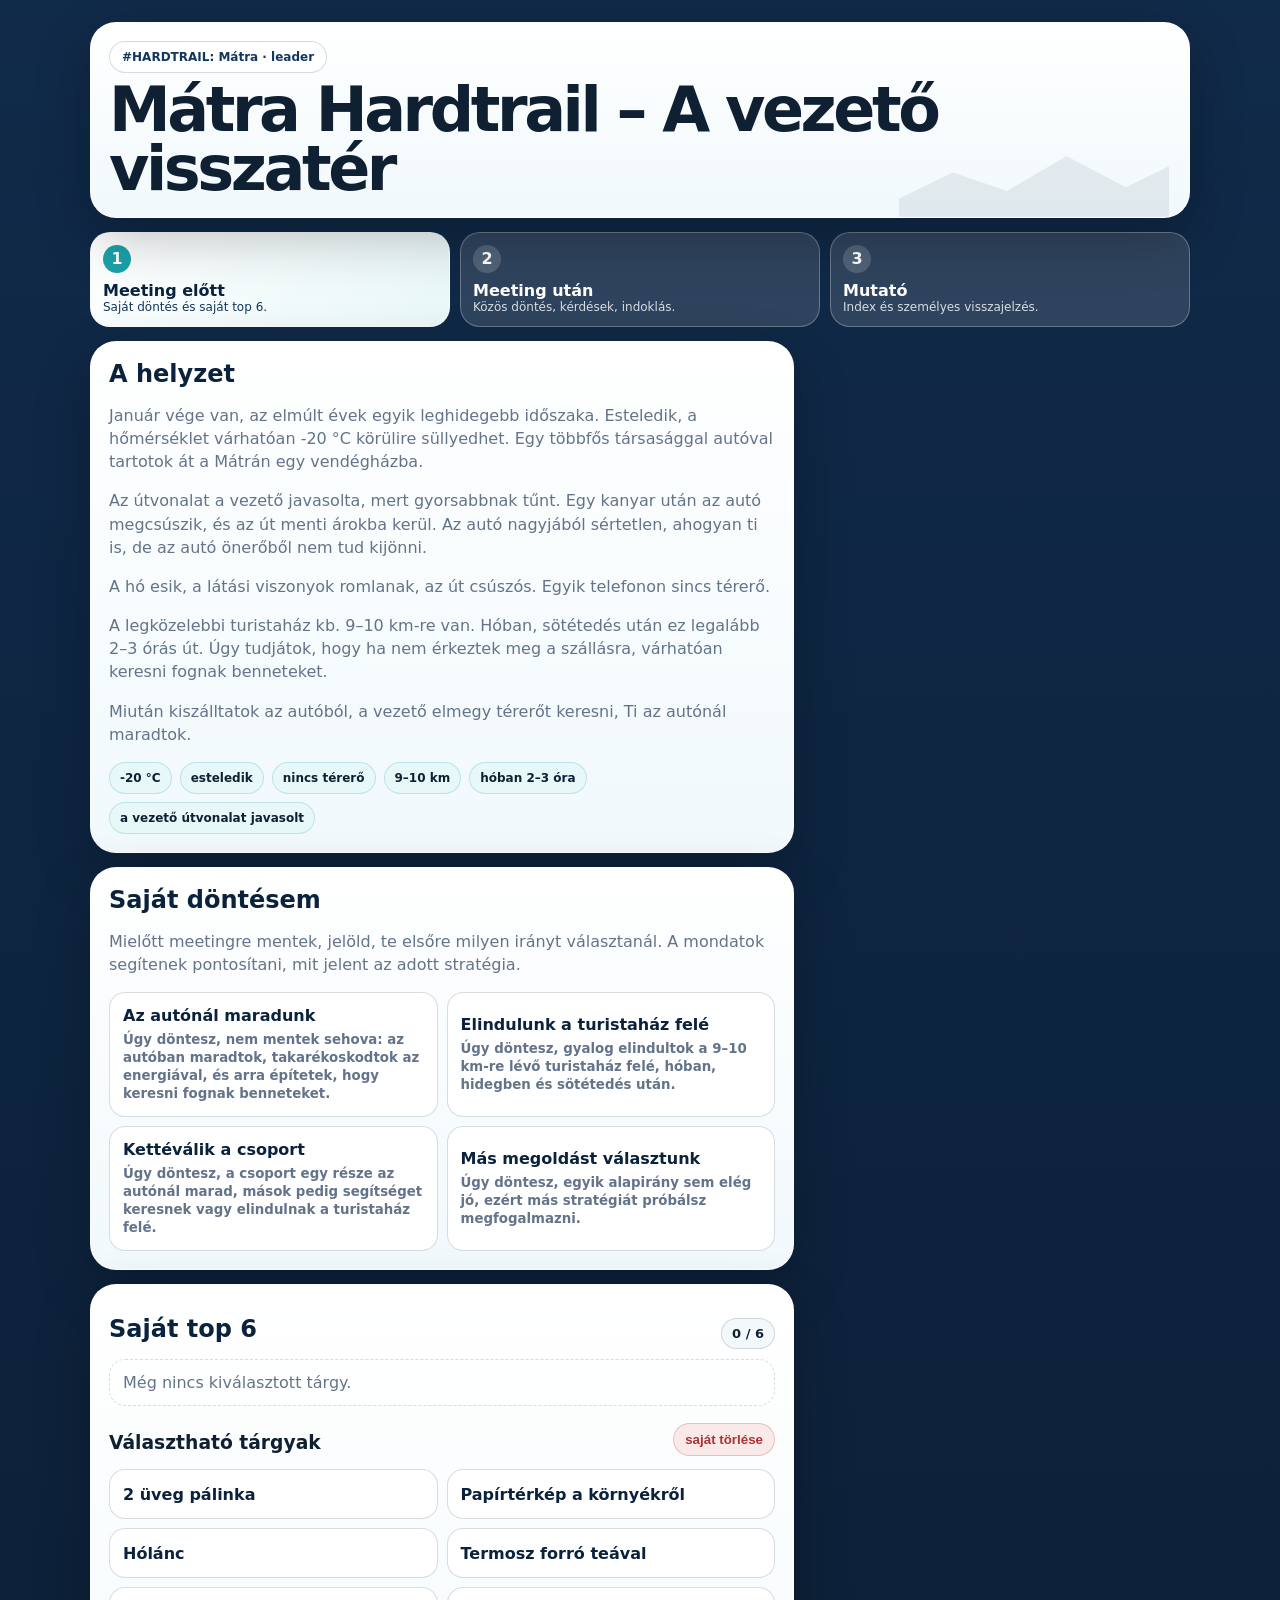
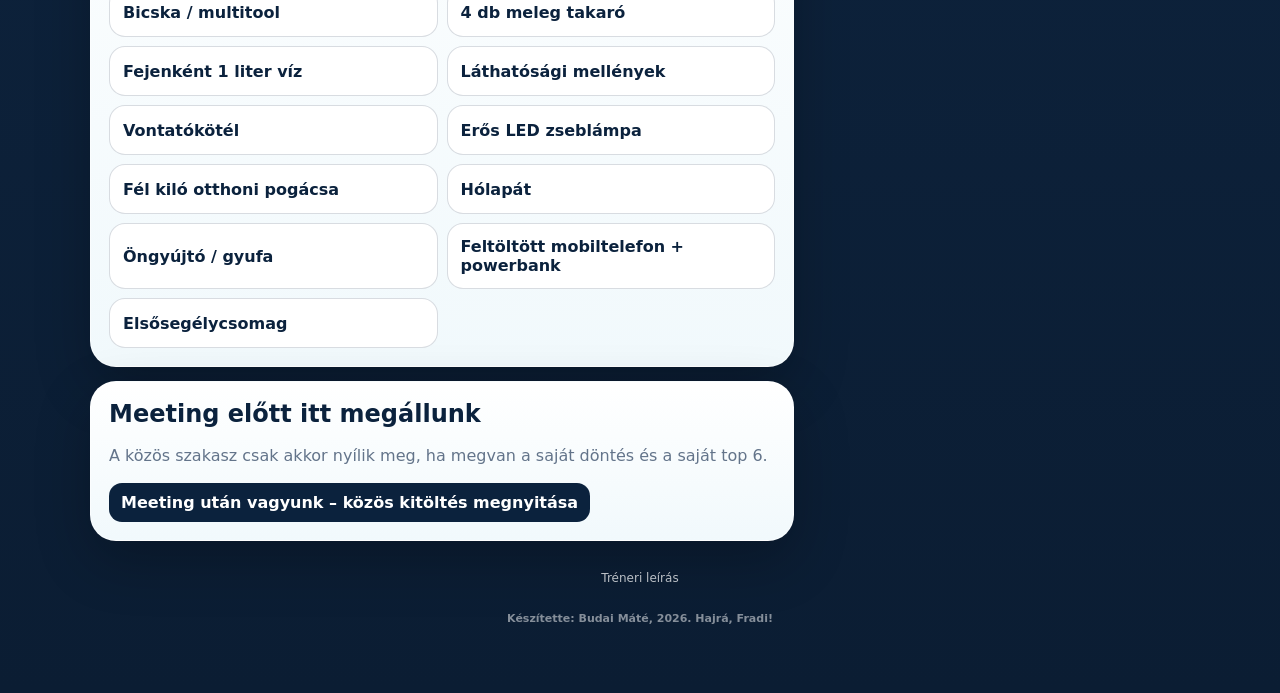
==== commit 9410e391: "Finalize Matra Hard Trail pages" ====
--- a/matra-leader.html
+++ b/matra-leader.html
@@ -5,28 +5,86 @@
 <meta name="viewport" content="width=device-width,initial-scale=1">
 <title>Mátra Hardtrail – A vezető visszatér</title>
 <style>
-body{margin:0;font-family:system-ui,-apple-system,Segoe UI,sans-serif;background:linear-gradient(180deg,#102a49,#0b1d33);color:#fff;min-height:100vh;display:grid;place-items:center}.loading{width:min(560px,calc(100% - 32px));background:rgba(255,255,255,.12);border:1px solid rgba(255,255,255,.22);border-radius:24px;padding:22px;box-shadow:0 20px 55px rgba(0,0,0,.22)}.loading b{display:block;font-size:24px;margin-bottom:6px}.loading span{color:rgba(255,255,255,.75);line-height:1.45}
+:root{--navy:#102a49;--deep:#0b1d33;--teal:#19a2a8;--pale:#e8f7f8;--line:rgba(16,42,73,.16);--muted:#63748a;--red:#b84a4a;--ink:#102033}*{box-sizing:border-box}html{scroll-behavior:smooth}body{margin:0;font-family:Inter,system-ui,-apple-system,Segoe UI,sans-serif;background:linear-gradient(180deg,var(--navy),var(--deep));color:var(--ink)}.wrap{width:min(1100px,calc(100% - 24px));margin:auto;padding:22px 0 56px}.hero,.card{background:linear-gradient(180deg,#fff,#f1f9fc);border:1px solid rgba(255,255,255,.55);border-radius:26px;box-shadow:0 20px 55px rgba(0,0,0,.24);padding:18px;margin-bottom:14px}.hero{position:relative;overflow:hidden}.hero:after{content:"";position:absolute;right:20px;bottom:0;width:270px;height:92px;background:rgba(16,42,73,.08);clip-path:polygon(0 80%,20% 52%,40% 72%,62% 34%,84% 68%,100% 45%,100% 100%,0 100%)}h1{font-size:clamp(36px,6vw,62px);letter-spacing:-.055em;line-height:.95;margin:8px 0 0}h2{margin:0 0 8px;color:#0b223d}h3{margin:14px 0 8px}.kicker{display:inline-flex;border:1px solid var(--line);border-radius:999px;padding:8px 12px;font-weight:900;font-size:12px;color:#12375d;background:#ffffffbf}.muted{color:var(--muted);line-height:1.45}.phasebar{display:grid;grid-template-columns:repeat(3,1fr);gap:10px;margin-bottom:14px}.phase{border:1px solid rgba(255,255,255,.28);background:rgba(255,255,255,.13);color:rgba(255,255,255,.82);border-radius:20px;padding:12px;text-align:left;font:inherit;cursor:pointer}.phase b{display:inline-grid;place-items:center;width:28px;height:28px;border-radius:999px;background:rgba(255,255,255,.17);color:#fff;margin-right:8px}.phase strong{display:block;color:#fff;margin-top:8px}.phase span{display:block;font-size:12px}.phase.active{background:linear-gradient(135deg,#fff,var(--pale));color:#12375d}.phase.active strong{color:#0b223d}.phase.active b{background:var(--teal)}.layout{display:grid;grid-template-columns:minmax(0,1fr) 380px;gap:16px}.layout.result-only{grid-template-columns:1fr}.row{display:grid;grid-template-columns:1fr 1fr;gap:9px}.btn,.item,.rank{width:100%;border:1px solid var(--line);background:#fff;border-radius:16px;padding:13px;text-align:left;font:inherit;font-weight:850;color:#0b223d;cursor:pointer;min-height:50px}.btn.active,.item.active{border-color:var(--teal);box-shadow:0 0 0 3px rgba(25,162,168,.14);background:linear-gradient(180deg,#fff,var(--pale))}.btn small{display:block;margin-top:6px;color:var(--muted);font-weight:600;line-height:1.35}.rank{display:grid;grid-template-columns:34px 1fr 28px;gap:8px;align-items:center;margin-bottom:7px}.rank b{height:30px;width:30px;display:grid;place-items:center;background:#0b223d;color:#fff;border-radius:10px}.rank em{font-style:normal;color:var(--red);font-weight:950;text-align:center}.facts{display:flex;flex-wrap:wrap;gap:8px;margin-top:12px}.fact{background:var(--pale);border:1px solid rgba(25,162,168,.22);border-radius:999px;padding:8px 10px;font-weight:900;font-size:12px}.tools{display:flex;justify-content:space-between;gap:8px;align-items:center;margin:12px 0 8px}.counter{border:1px solid var(--line);background:#f3f9fb;border-radius:999px;font-weight:900;font-size:13px;padding:7px 10px}.clear{border:1px solid rgba(190,60,60,.25);background:#f9e9e9;color:#a33;border-radius:999px;padding:8px 11px;font-weight:900;cursor:pointer}.empty{border:1px dashed var(--line);border-radius:16px;padding:13px;color:var(--muted);background:#ffffff88}.otherBox{margin-top:10px}.otherBox label{display:block;font-weight:900;margin:0 0 6px;color:#0b223d}.q{border:1px solid var(--line);background:#fff;border-radius:18px;padding:13px;margin:9px 0}.q p{margin:5px 0 0;color:var(--muted);font-size:13px}.q .group{display:inline-block;margin-bottom:8px;border-radius:999px;background:var(--pale);color:#12375d;border:1px solid rgba(25,162,168,.22);font-size:12px;font-weight:950;padding:5px 8px}.scale-help{display:grid;grid-template-columns:repeat(3,1fr);gap:8px;margin:12px 0}.scale-help span{border:1px solid var(--line);background:#f7fbfd;border-radius:14px;padding:9px 10px;font-size:12px;color:#3b526b}.scale-help b{color:#0b223d}.scale{display:grid;grid-template-columns:repeat(6,1fr);gap:6px;margin-top:10px}.scale button{border:0;border-radius:12px;background:#edf5f8;color:#12375d;font:inherit;font-weight:950;height:38px;cursor:pointer}.scale button.active{background:#0b223d;color:#fff}input,textarea{width:100%;border:1px solid var(--line);border-radius:14px;padding:12px;font:inherit}textarea{min-height:82px}.side{position:sticky;top:14px}.score{font-size:64px;line-height:1;font-weight:950;text-align:center;letter-spacing:-.06em}.break{display:grid;gap:7px;margin:12px 0}.break div{display:flex;justify-content:space-between;border:1px solid var(--line);background:#fff;border-radius:13px;padding:9px 11px;color:var(--muted);gap:8px}.break strong{color:#0b223d}.pill{background:var(--pale);border:1px solid rgba(25,162,168,.24);border-radius:16px;padding:12px;margin:10px 0;line-height:1.45}.feedback,.expertBox{border:1px solid rgba(25,162,168,.28);background:linear-gradient(180deg,#fff,var(--pale));border-radius:19px;padding:14px;margin:14px 0}.expertBox{background:linear-gradient(180deg,#fff,#f7fbfd)}.frame{font-size:13px;color:#3b526b;margin:0 0 10px}.fb{background:#fff;border:1px solid var(--line);border-radius:15px;padding:11px;margin-top:9px}.fb b{display:block;margin-bottom:4px}.fb p{margin:0;color:#33495f;font-size:14px;line-height:1.45}.fb ol{margin:7px 0 0;padding-left:20px;color:#33495f}.fb li{margin:5px 0}.reflection{background:#0b223d;color:#fff;border-radius:15px;padding:12px;margin-top:10px}.reflection ol{margin:6px 0 0;padding-left:19px}.reflection li{margin:5px 0;line-height:1.35}details{background:#fff;border:1px solid var(--line);border-radius:15px;padding:11px;margin-top:9px}summary{font-weight:950;cursor:pointer;color:#0b223d}.actions{display:flex;gap:8px;flex-wrap:wrap;margin-top:12px}.actions button,.gate{border:0;border-radius:13px;padding:10px 12px;font:inherit;font-weight:900;cursor:pointer}.primary{background:var(--teal);color:#fff}.dark,.gate{background:#0b223d;color:#fff}.danger{background:#f8e6e6;color:#a33}.footer{margin-top:12px;text-align:center}.footer a{color:rgba(255,255,255,.72);font-size:12px;text-decoration:none}.footer a:hover{text-decoration:underline}.hide{display:none!important}.toast{position:fixed;left:50%;bottom:18px;transform:translateX(-50%);background:#0b223d;color:#fff;border-radius:999px;padding:10px 14px;font-weight:850;display:none;z-index:20;max-width:calc(100% - 24px);text-align:center}.toast.show{display:block}@media(max-width:900px){.layout,.layout.result-only,.row,.phasebar,.scale-help{grid-template-columns:1fr}.side{position:static}.card,.hero{border-radius:22px;padding:15px}.scale{grid-template-columns:repeat(3,1fr)}}@media print{@page{size:A4 portrait;margin:10mm}body{background:#fff}.wrap{display:none}#print{display:block!important;font-family:Inter,Arial,sans-serif}.page{height:277mm;overflow:hidden;padding:0;font-size:11px;line-height:1.28}.page h1{font-size:22px;margin:0 0 4px}.page h2{font-size:14px;margin:0 0 4px}.printgrid{display:grid;grid-template-columns:1fr 1fr;gap:7px}.box{border:1px solid #d8e1ea;border-radius:10px;padding:7px;margin:4px 0}.scorep{font-size:36px;font-weight:950}}
+.creator-credit{max-width:min(1100px,calc(100% - 24px));margin:18px auto 8px;padding:8px 0 2px;text-align:center;font-size:11px;line-height:1.35;font-weight:600;color:rgba(255,255,255,.50);font-family:Inter,system-ui,-apple-system,BlinkMacSystemFont,"Segoe UI",sans-serif}.print-credit{display:none}@media print{.creator-credit{display:none!important}.print-credit{display:block!important;text-align:center;font-size:9px;line-height:1.2;color:#6a7787;margin-top:4px}}
 </style>
 </head>
 <body>
-<div class="loading"><b>Mátra Hardtrail – A vezető visszatér</b><span>Betöltés...</span></div>
+<div class="wrap">
+<header class="hero"><div class="kicker">#HARDTRAIL: Mátra · leader</div><h1>Mátra Hardtrail – A vezető visszatér</h1></header>
+<nav class="phasebar">
+<button class="phase" data-phase="before"><b>1</b><strong>Meeting előtt</strong><span>Saját döntés és saját top 6.</span></button>
+<button class="phase" data-phase="meeting"><b>2</b><strong>Meeting után</strong><span>Közös döntés, kérdések, indoklás.</span></button>
+<button class="phase" data-phase="result"><b>3</b><strong>Mutató</strong><span>Index és személyes visszajelzés.</span></button>
+</nav>
+<div class="layout" id="layout">
+<main id="mainCol">
+<section class="card before-section"><h2>A helyzet</h2><p class="muted">Január vége van, az elmúlt évek egyik leghidegebb időszaka. Esteledik, a hőmérséklet várhatóan -20 °C körülire süllyedhet. Egy többfős társasággal autóval tartotok át a Mátrán egy vendégházba.</p><p class="muted">Az útvonalat a vezető javasolta, mert gyorsabbnak tűnt. Egy kanyar után az autó megcsúszik, és az út menti árokba kerül. Az autó nagyjából sértetlen, ahogyan ti is, de az autó önerőből nem tud kijönni.</p><p class="muted">A hó esik, a látási viszonyok romlanak, az út csúszós. Egyik telefonon sincs térerő.</p><p class="muted">A legközelebbi turistaház kb. 9–10 km-re van. Hóban, sötétedés után ez legalább 2–3 órás út. Úgy tudjátok, hogy ha nem érkeztek meg a szállásra, várhatóan keresni fognak benneteket.</p><p class="muted">Miután kiszálltatok az autóból, a vezető elmegy térerőt keresni, Ti az autónál maradtok.</p><div class="facts"><span class="fact">-20 °C</span><span class="fact">esteledik</span><span class="fact">nincs térerő</span><span class="fact">9–10 km</span><span class="fact">hóban 2–3 óra</span><span class="fact">a vezető útvonalat javasolt</span></div></section>
+<section class="card before-section"><h2>Saját döntésem</h2><p class="muted">Mielőtt meetingre mentek, jelöld, te elsőre milyen irányt választanál. A mondatok segítenek pontosítani, mit jelent az adott stratégia.</p><div class="row" id="ps"></div><div id="psOtherBox"></div></section>
+<section class="card before-section"><div class="tools"><h2>Saját top 6</h2><span class="counter" id="myc">0 / 6</span></div><div id="myr"></div><div class="tools"><h3>Választható tárgyak</h3><button class="clear" onclick="clearList('my')">saját törlése</button></div><div class="row" id="myi"></div></section>
+<section class="card before-section"><h2>Meeting előtt itt megállunk</h2><p class="muted">A közös szakasz csak akkor nyílik meg, ha megvan a saját döntés és a saját top 6.</p><button class="gate" onclick="setPhase('meeting')">Meeting után vagyunk – közös kitöltés megnyitása</button></section>
+<section class="card meeting-section"><h2>Meeting eredménye</h2><input id="teamName" placeholder="Csoport neve"><h3>Közös stratégia</h3><div class="row" id="ts"></div><div id="tsOtherBox"></div><div class="tools"><h3>Közös top 6</h3><span class="counter" id="teamc">0 / 6</span></div><div id="teamr"></div><div class="tools"><h3>Választható tárgyak</h3><button class="clear" onclick="clearList('team')">közös törlése</button></div><div class="row" id="teami"></div></section>
+<section class="card meeting-section"><h2>Döntés, vezetői hatás, saját szerep</h2><p class="muted">1–6 között pontozz. Nincs középérték.</p><div class="scale-help"><span><b>1:</b> egyáltalán nem</span><span><b>2:</b> inkább nem</span><span><b>3:</b> kis részben</span><span><b>4:</b> részben igen</span><span><b>5:</b> nagyrészt igen</span><span><b>6:</b> teljesen</span></div><div id="qs"></div></section>
+<section class="card meeting-section"><h2>Rövid indoklás</h2><textarea id="notes" placeholder="Mi volt a legnagyobb vita, vagy mi alapján született meg a közös döntés?"></textarea></section>
+<section class="card meeting-section"><h2>A mutató még zárva van</h2><p class="muted">A mutató csak teljes kitöltés után nyílik meg: saját döntés, saját top 6, közös stratégia, közös top 6 és mind a 12 kérdés kell hozzá.</p><button class="gate" onclick="setPhase('result')">Mutató megnyitása</button></section>
+</main>
+<aside class="card side" id="resultPanel"><h2>Vezetői döntési index</h2><div class="score" id="score">0</div><p class="muted" id="verdict">Még nincs elég adat.</p><div class="break"><div><span>Döntés minősége</span><strong id="sc1">0 / 35</strong></div><div><span>Vezető hatása</span><strong id="sc2">0 / 30</strong></div><div><span>Egyéni hatás</span><strong id="sc3">0 / 25</strong></div><div><span>Szakértői tárgyfedés</span><strong id="sc4">0 / 10</strong></div></div><div class="pill" id="overlap">Saját és közös egyezés: 0 / 6</div><div class="expertBox"><h3>Szakértői tárgyértékelés</h3><p class="frame">Ez nem hivatalos mentési protokoll, hanem pedagógiai rangsor. Azt mutatja, mely tárgyak támogatják leginkább a biztonságosabb döntést ebben a történetben.</p><div class="fb"><b>Szakértői top 6</b><ol id="expertTop"></ol></div><div class="fb"><b>A közös top 6 szakértői fedése</b><p id="expertMatch"></p></div><details><summary>Teljes szakértői sorrend és rövid indoklás</summary><ol id="expertFull"></ol></details></div><div class="feedback"><h3>Mit mutat a kitöltésed?</h3><p class="frame">A kapott adatok alapján így látszik a döntési folyamat, a vezető visszatérésének hatása és a te szereped a közös döntésben.</p><div class="fb"><b>A döntési folyamatból ez látszik</b><p id="fbDecision"></p></div><div class="fb"><b>A vezető visszatérése így hatott a csoportra</b><p id="fbLeader"></p></div><div class="fb"><b>Te így voltál benne a döntésben</b><p id="fbPersonal"></p></div><div class="reflection"><b>Gondold végig páros beszélgetésben</b><ol id="reflectQs"></ol></div></div><h3>Erősségek</h3><ul id="strengths"></ul><h3>Kockázati jelek</h3><ul id="risks"></ul><div class="pill"><b>Nem a hó volt az igazi veszély.</b></div><div class="actions"><button class="primary" id="copy">Összegzés másolása</button><button class="dark" onclick="window.print()">Egyoldalas PDF / nyomtatás</button><button class="dark" id="mail">Riport előkészítése e-mailben</button><button class="danger" id="reset">Törlés</button></div></aside>
+</div><footer class="footer"><a href="treneri-leiras-leader.html">Tréneri leírás</a></footer><footer class="creator-credit">Készítette: Budai Máté, 2026. Hajrá, Fradi!</footer></div>
+<section id="print" class="hide"><div class="page"><h1>Mátra Hardtrail – A vezető visszatér</h1><div class="scorep" id="pscore">0 / 100</div><p><b>Nem a hó volt az igazi veszély.</b></p><div class="printgrid"><div class="box"><h2>Szakértői fedés</h2><p id="pexpert"></p></div><div class="box"><h2>Döntési folyamat</h2><p id="pd"></p></div><div class="box"><h2>Vezető visszatérése</h2><p id="pl"></p></div><div class="box"><h2>Saját szerep</h2><p id="pp"></p></div><div class="box"><h2>Gondold végig páros beszélgetésben</h2><ol id="prq"></ol></div></div><p class="print-credit">Készítette: Budai Máté, 2026. Hajrá, Fradi!</p></div></section>
+<div class="toast" id="toast">Mentve.</div>
 <script>
-(async()=>{
-  const source='https://raw.githubusercontent.com/matebudai-hue/matra-hardtrail/fd6b70f280e06a53275dde3fe5dacfee60913c86/matra-leader.html';
-  const css='<style>.creator-credit{position:fixed;left:50%;bottom:6px;transform:translateX(-50%);z-index:99999;pointer-events:none;font-size:11px;line-height:1.2;font-weight:700;color:rgba(16,42,73,.62);background:rgba(255,255,255,.76);border:1px solid rgba(16,42,73,.10);border-radius:999px;padding:4px 10px;box-shadow:0 8px 24px rgba(0,0,0,.08);backdrop-filter:blur(6px);max-width:calc(100% - 20px);white-space:nowrap}@media print{.creator-credit{display:none!important}}</style>';
-  const credit='<div class="creator-credit">Készítette: Budai Máté, 2026. Hajrá, Fradi!</div>';
-  try{
-    const response=await fetch(source,{cache:'no-store'});
-    if(!response.ok) throw new Error(String(response.status));
-    let html=await response.text();
-    html=html.replace('</head>',css+'</head>').replace('</body>',credit+'</body>');
-    document.open();
-    document.write(html);
-    document.close();
-  }catch(error){
-    document.body.innerHTML='<div class="loading"><b>Nem sikerült betölteni az oldalt.</b><span>Frissíts rá az oldalra. Ha továbbra sem megy, nézd meg a GitHub Pages beállítást.</span></div>';
-  }
-})();
+const K='matraLeaderV1';
+const items=[['telefon','Feltöltött mobiltelefon + powerbank',1],['takaro','4 db meleg takaró',2],['melleny','Láthatósági mellények',3],['zseblampa','Erős LED zseblámpa',4],['holapat','Hólapát',5],['elsosegely','Elsősegélycsomag',6],['tea','Termosz forró teával',7],['energia','Fél kiló otthoni pogácsa',8],['viz','Fejenként 1 liter víz',9],['vontatokotel','Vontatókötél',10],['gyufa','Öngyújtó / gyufa',11],['terkep','Papírtérkép a környékről',12],['bicska','Bicska / multitool',13],['holanc','Hólánc',14],['alkohol','2 üveg pálinka',15]].map(x=>({id:x[0],name:x[1],expert:x[2]}));
+const expertNotes={telefon:'A segítségkérés és a helyzetjelzés legfontosabb eszköze, de hidegben gyorsan merülhet.',takaro:'A kihűlés lassítása a legfontosabb túlélési szempontok közé tartozik.',melleny:'Láthatóbbá teszi a csoportot az úton vagy a jármű környékén.',zseblampa:'Sötétben a jelzéshez és a biztonságos mozgáshoz is kulcsfontosságú.',holapat:'Segíthet az autó körüli hó eltakarításában, de önmagában ritkán oldja meg a helyzetet.',elsosegely:'Sérülésnél azonnal hasznos, még akkor is, ha most nincs komoly sérülés.',tea:'Átmeneti komfortot ad, de nem váltja ki a hőmegőrzést és a jó stratégiát.',energia:'Energiát ad, de nem kezeli a fő kockázatokat: hideg, sötétedés, tájékozódás.',viz:'Fontos, de rövid távon a kihűlés nagyobb veszélyt jelent.',vontatokotel:'Csak akkor hasznos igazán, ha van másik jármű vagy külső segítség.',gyufa:'Tűzgyújtásra alkalmas lehet, de havas, nedves, szeles helyzetben bizonytalan.',terkep:'Tájékozódást adhat, de sötétben, hóban és stressz alatt könnyű túlértékelni.',bicska:'Hasznos kiegészítő, de nem oldja meg a fő túlélési problémát.',holanc:'Elakadt, árokba csúszott autónál könnyen későn jövő megoldás.',alkohol:'Csapdatárgy: melegérzetet adhat, miközben ronthatja az ítélőképességet.'};
+const displayOrder=['alkohol','terkep','holanc','tea','bicska','takaro','viz','melleny','vontatokotel','zseblampa','energia','holapat','gyufa','telefon','elsosegely'];
+const strategies=[{id:'marad',title:'Az autónál maradunk',desc:'Úgy döntesz, nem mentek sehova: az autóban maradtok, takarékoskodtok az energiával, és arra építetek, hogy keresni fognak benneteket.'},{id:'indul',title:'Elindulunk a turistaház felé',desc:'Úgy döntesz, gyalog elindultok a 9–10 km-re lévő turistaház felé, hóban, hidegben és sötétedés után.'},{id:'kette',title:'Kettéválik a csoport',desc:'Úgy döntesz, a csoport egy része az autónál marad, mások pedig segítséget keresnek vagy elindulnak a turistaház felé.'},{id:'mas',title:'Más megoldást választunk',desc:'Úgy döntesz, egyik alapirány sem elég jó, ezért más stratégiát próbálsz megfogalmazni.'}];
+const questions=[
+{g:'A döntés minősége',t:'A végső döntés előtt mérlegeltük a fő kockázatokat.',h:'Beszéltetek hidegről, sötétedésről, útról, felszerelésről vagy a csoport állapotáról.'},
+{g:'A döntés minősége',t:'A távolságot, a hideget, a sötétedést és a térerőhiányt együtt értékeltük.',h:'A 9–10 km nem sima séta, hanem havas, hideg, sötétedő helyzet.'},
+{g:'A döntés minősége',t:'Különbséget tettünk a biztos információk és a feltételezések között.',h:'Más, amit tudtok, és más, amit reméltek vagy feltételeztek.'},
+{g:'A döntés minősége',t:'A döntés iránya az információk mérlegelése után alakult ki.',h:'Előbb az információk és a kockázatok kerültek elő, utána jött az irány.'},
+{g:'A vezető hatása a döntésre',t:'A vezető távollétében a csoport érdemben elkezdte a közös gondolkodást.',h:'Nem csak vártátok, hogy valaki majd visszajön és eldönti.'},
+{g:'A vezető hatása a döntésre',t:'A vezető visszatérése után megmaradtak az addig elhangzott szempontok.',h:'A visszatérés nem nullázta le a csoport addigi munkáját.'},
+{g:'A vezető hatása a döntésre',t:'A vezető a nála lévő plusz információkat úgy hozta be, hogy azok segítették a döntést.',h:'Az információk tisztábban láthatóvá tették a helyzetet.'},
+{g:'A vezető hatása a döntésre',t:'A vezető jelenléte segítette, hogy a csoport a jelenlegi helyzet kockázataira figyeljen.',h:'A fókusz a mostani döntési helyzeten maradt.'},
+{g:'Az egyén hatása a döntésre',t:'Kimondtam azokat a szempontokat, amelyeket fontosnak tartottam.',h:'A saját gondolataid nem maradtak benned.'},
+{g:'Az egyén hatása a döntésre',t:'A saját szempontjaim ténylegesen hatottak a közös döntésre.',h:'Nemcsak elhangzottak, hanem érezhetően alakították a végső irányt.'},
+{g:'Az egyén hatása a döntésre',t:'Figyeltem mások érveire akkor is, ha eltértek az első saját álláspontomtól.',h:'Nyitva tudtál maradni más olvasatokra.'},
+{g:'Az egyén hatása a döntésre',t:'A végső döntéssel tudok azonosulni.',h:'Belül mennyire vállalható neked a közös döntés.'}
+];
+const $=id=>document.getElementById(id), esc=v=>String(v??'').replace(/[&<>"']/g,m=>({'&':'&amp;','<':'&lt;','>':'&gt;','"':'&quot;',"'":'&#39;'}[m])), clean=v=>String(v||'').trim().slice(0,500), itemName=id=>(items.find(i=>i.id===id)||{}).name||id, strategyName=id=>(strategies.find(s=>s.id===id)||{}).title||'nincs rögzítve';
+function uniqValid(list){let out=[];(Array.isArray(list)?list:[]).forEach(id=>{if(items.some(i=>i.id===id)&&!out.includes(id)&&out.length<6)out.push(id)});return out}
+function validQ(v){v=Number(v);return v>=1&&v<=6?v:0}
+let raw={};try{raw=JSON.parse(localStorage.getItem(K)||'{}')}catch(e){raw={}}
+let S={phase:['before','meeting','result'].includes(raw.phase)?raw.phase:'before',ps:strategies.some(s=>s.id===raw.ps)?raw.ps:'',psOther:clean(raw.psOther),ts:strategies.some(s=>s.id===raw.ts)?raw.ts:'',tsOther:clean(raw.tsOther),my:uniqValid(raw.my),team:uniqValid(raw.team),q:Array.from({length:12},(_,i)=>validQ(Array.isArray(raw.q)?raw.q[i]:0)),teamName:clean(raw.teamName),notes:clean(raw.notes)};
+function save(){localStorage.setItem(K,JSON.stringify(S))}
+function toast(msg){const t=$('toast');t.textContent=msg;t.classList.add('show');setTimeout(()=>t.classList.remove('show'),2600)}
+function preComplete(){let miss=[];if(!S.ps)miss.push('saját első döntés');if(S.ps==='mas'&&!S.psOther)miss.push('saját más megoldás rövid leírása');if(S.my.length<6)miss.push('saját top 6');return{ok:!miss.length,msg:'A közös szakaszhoz még hiányzik: '+miss.join(', ')+'.'}}
+function complete(){let miss=[];let p=preComplete();if(!p.ok)miss.push(...p.msg.replace('A közös szakaszhoz még hiányzik: ','').replace('.','').split(', '));if(!S.ts)miss.push('közös stratégia');if(S.ts==='mas'&&!S.tsOther)miss.push('közös más megoldás rövid leírása');if(S.team.length<6)miss.push('közös top 6');if(S.q.some(v=>!v))miss.push('mind a 12 skálakérdés');return{ok:!miss.length,msg:'A mutatóhoz még hiányzik: '+miss.join(', ')+'.'}}
+function setPhase(p){if(p==='meeting'){let c=preComplete();if(!c.ok){toast(c.msg);S.phase='before';save();render();return}}if(p==='result'){let c=complete();if(!c.ok){toast(c.msg);S.phase='meeting';save();render();return}}S.phase=p;save();applyPhase();window.scrollTo({top:0,behavior:'smooth'})}
+function applyPhase(){if(S.phase==='result'&&!complete().ok)S.phase='meeting';if(S.phase==='meeting'&&!preComplete().ok)S.phase='before';save();document.querySelectorAll('[data-phase]').forEach(b=>b.classList.toggle('active',b.dataset.phase===S.phase));document.querySelectorAll('.before-section').forEach(e=>e.classList.toggle('hide',S.phase!=='before'));document.querySelectorAll('.meeting-section').forEach(e=>e.classList.toggle('hide',S.phase!=='meeting'));$('resultPanel').classList.toggle('hide',S.phase!=='result');$('mainCol').classList.toggle('hide',S.phase==='result');$('layout').classList.toggle('result-only',S.phase==='result')}
+function choose(list,id){let a=S[list];if(a.includes(id))S[list]=a.filter(x=>x!==id);else if(a.length<6)S[list]=[...a,id];else toast('A top 6 már tele van.');render()}
+function clearList(list){S[list]=[];render()}
+function renderStrategy(target,key,withDesc){$(target).innerHTML=strategies.map(s=>`<button class="btn ${S[key]===s.id?'active':''}" onclick="S.${key}='${s.id}';render()"><span>${esc(s.title)}</span>${withDesc?`<small>${esc(s.desc)}</small>`:''}</button>`).join('')}
+function renderOtherBox(target,key,label){let v=key==='ps'?S.psOther:S.tsOther;$(target).innerHTML=S[key]==='mas'?`<div class="otherBox"><label>${esc(label)}</label><textarea id="${key}Other" placeholder="Írd le röviden a választott más megoldást.">${esc(v)}</textarea></div>`:''}
+function renderList(prefix,list){$(prefix+'c').textContent=S[list].length+' / 6';$(prefix+'r').innerHTML=S[list].length?S[list].map((id,i)=>`<button class="rank" onclick="choose('${list}','${id}')"><b>${i+1}</b><span>${esc(itemName(id))}</span><em>×</em></button>`).join(''):'<div class="empty">Még nincs kiválasztott tárgy.</div>';$(prefix+'i').innerHTML=displayOrder.filter(id=>!S[list].includes(id)).map(id=>`<button class="item" onclick="choose('${list}','${id}')">${esc(itemName(id))}</button>`).join('')}
+function renderQuestions(){$('qs').innerHTML=questions.map((qq,i)=>`<div class="q"><span class="group">${esc(qq.g)}</span><b>${i+1}. ${esc(qq.t)}</b><p>${esc(qq.h)}</p><div class="scale">${[1,2,3,4,5,6].map(n=>`<button class="${S.q[i]===n?'active':''}" onclick="S.q[${i}]=${n};render()">${n}</button>`).join('')}</div></div>`).join('')}
+function avg(a,b){let xs=S.q.slice(a,b+1).filter(Boolean);return xs.length?xs.reduce((p,c)=>p+c,0)/xs.length:0}
+function pts(a,b,max){return Math.round(((avg(a,b)-1)/5)*max)}
+function expertCount(){return S.team.filter(id=>(items.find(i=>i.id===id)||{}).expert<=6).length}
+function report(){const decision=pts(0,3,35), leader=pts(4,7,30), personal=pts(8,11,25), expert=Math.round(expertCount()/6*10);const total=Math.max(0,Math.min(100,decision+leader+personal+expert));const overlap=S.my.filter(id=>S.team.includes(id)).length;return{decision,leader,personal,expert,total,overlap,dAvg:avg(0,3),lAvg:avg(4,7),pAvg:avg(8,11)}}
+function byLevel(v,high,mid,low){return v>=4.8?high:v>=3.4?mid:low}
+function fb(){const r=report();let decision=byLevel(r.dAvg,'A döntési folyamatban erősen megjelent a kockázatok, az információk és a körülmények mérlegelése. A csoport nagy eséllyel nem csak gyors választ keresett, hanem próbálta érteni is a helyzetet.','A döntési folyamatban volt mérlegelés, de néhány ponton valószínűleg gyorsabban záródott az irány, mint amennyire a helyzet indokolta volna. Érdemes megnézni, mely információk kaptak túl nagy vagy túl kicsi súlyt.','A döntési folyamat inkább gyors iránykeresésnek tűnik, mint alapos kockázatmérlegelésnek. Ilyenkor könnyen előbb születik meg a válasz, és utána kezdi a csoport hozzáigazítani az érveket.');let leader=byLevel(r.lAvg,'A vezető visszatérése a válaszaitok alapján segítette a csoportot: nem törölte el az addigi gondolkodást, hanem hozzáadott a közös döntéshez.','A vezető visszatérésének hatása vegyesnek látszik. Volt, amiben segíthetett, de érdemes ránézni, mi történt az addig kialakult csoportdinamikával, amikor visszajött.','A vezető visszatérése a válaszaitok alapján inkább bizonytalanságot vagy igazodást hozhatott, mint tisztább döntési folyamatot. Itt érdemes megvizsgálni, hogy a csoport gondolkodása megmaradt-e, vagy a vezető jelenléte átrendezte a teret.');let personal=byLevel(r.pAvg,'A saját szereped aktívnak látszik: kimondtad a fontos szempontjaidat, figyeltél másokra, és a végső döntés mögé is oda tudsz állni.','A saját szereped részben megjelent, de nem biztos, hogy minden fontos szempontod ténylegesen hatott a döntésre. Érdemes végiggondolni, hol maradt benned valami.','A válaszaid alapján inkább benne voltál a folyamatban, mint alakítottad azt. Ez nem hiba, de jó tükör: nyomás alatt könnyű figyelőből követővé válni.');let qs=[];if(r.dAvg<3.6)qs.push('Mikor alakult ki a döntés iránya, és mi történt utána az információkkal?');if(r.lAvg<3.6)qs.push('Mi változott a csoportban abban a pillanatban, amikor a vezető visszatért?');if(S.q[9]&&S.q[9]<4)qs.push('Melyik saját szempontod nem hatott úgy a közös döntésre, ahogy szeretted volna?');if(S.q[11]&&S.q[11]<4)qs.push('Mi kellett volna ahhoz, hogy jobban mögé tudj állni a végső döntésnek?');if(r.dAvg>=4.8&&r.lAvg>=4.8&&r.pAvg>=4.8)qs.push('Mi segített abban, hogy a csoport vezetővel és vezető nélkül is tudott gondolkodni?');if(qs.length<2)qs.push('Mit tanultál arról, hogyan hat rád egy visszatérő vezető jelenléte bizonytalan helyzetben?');if(qs.length<2)qs.push('Mit csinálnál másképp egy következő hasonló döntési helyzetben?');return{decision,leader,personal,qs:qs.slice(0,2)}}
+function verdict(n){if(n>=82)return'Erős döntési működés: a válaszok alapján a csoport tudatosan kezelte a helyzetet, a vezető hatását és az egyéni szempontokat.';if(n>=65)return'Működő, de vegyes döntési kép: vannak erős elemek, de látszanak olyan pontok, ahol a nyomás, a vezetői hatás vagy a saját részvétel torzíthatott.';if(n>=45)return'Kockázatos döntési mintázat: a csoport valameddig működött, de több ponton sérülhetett a mérlegelés, a vezetői visszatérés kezelése vagy az egyéni hatás.';return'Erősen sérülékeny döntési kép: a válaszok alapján a csoport inkább reagált a nyomásra, mint tudatosan vezette volna a döntési folyamatot.'}
+function renderResult(){const r=report(), f=fb();$('score').textContent=r.total;$('verdict').textContent=complete().ok?verdict(r.total):'Még nincs elég adat.';$('sc1').textContent=r.decision+' / 35';$('sc2').textContent=r.leader+' / 30';$('sc3').textContent=r.personal+' / 25';$('sc4').textContent=r.expert+' / 10';$('overlap').textContent='Saját és közös top 6 egyezése: '+r.overlap+' / 6';$('fbDecision').textContent=f.decision;$('fbLeader').textContent=f.leader;$('fbPersonal').textContent=f.personal;$('reflectQs').innerHTML=f.qs.map(x=>`<li>${esc(x)}</li>`).join('');const top=items.filter(i=>i.expert<=6).sort((a,b)=>a.expert-b.expert);$('expertTop').innerHTML=top.map(i=>`<li>${esc(i.name)}</li>`).join('');const match=S.team.filter(id=>(items.find(i=>i.id===id)||{}).expert<=6);$('expertMatch').textContent=match.length?`A közös top 6-ban ${match.length} szakértői top 6-os tárgy szerepel: ${match.map(itemName).join(', ')}.`:'A közös top 6-ban nincs szakértői top 6-os tárgy.';$('expertFull').innerHTML=items.slice().sort((a,b)=>a.expert-b.expert).map(i=>`<li><b>${esc(i.name)}</b> – ${esc(expertNotes[i.id])}</li>`).join('');let strengths=[], risks=[];if(r.dAvg>=4.5)strengths.push('A döntési folyamatban megjelent a kockázatok mérlegelése.');else risks.push('A döntési folyamatban sérülhetett a kockázatok alapos mérlegelése.');if(r.lAvg>=4.5)strengths.push('A vezető visszatérése hozzá tudott adni a közös gondolkodáshoz.');else risks.push('A vezető visszatérése átrendezhette vagy gyengíthette az addigi csoportgondolkodást.');if(r.pAvg>=4.5)strengths.push('Az egyéni szempontok és a személyes azonosulás erősen megjelent.');else risks.push('Az egyéni szempontok hatása vagy a döntéssel való azonosulás gyengébbnek látszik.');if(match.length>=4)strengths.push('A közös top 6 több szakértői szempontból fontos tárgyat tartalmaz.');else risks.push('A közös tárgyválasztás több ponton eltért a szakértői rangsortól.');$('strengths').innerHTML=strengths.map(x=>`<li>${esc(x)}</li>`).join('');$('risks').innerHTML=risks.map(x=>`<li>${esc(x)}</li>`).join('');$('pscore').textContent=r.total+' / 100';$('pexpert').textContent=$('expertMatch').textContent;$('pd').textContent=f.decision;$('pl').textContent=f.leader;$('pp').textContent=f.personal;$('prq').innerHTML=f.qs.map(x=>`<li>${esc(x)}</li>`).join('')}
+function summary(){const r=report(), f=fb();return `Mátra Hardtrail – A vezető visszatér\n\nCsoport: ${S.teamName||'-'}\nIndex: ${r.total}/100\nDöntés minősége: ${r.decision}/35\nVezető hatása: ${r.leader}/30\nEgyéni hatás: ${r.personal}/25\nSzakértői tárgyfedés: ${r.expert}/10\n\nSaját stratégia: ${strategyName(S.ps)}${S.ps==='mas'?' – '+S.psOther:''}\nKözös stratégia: ${strategyName(S.ts)}${S.ts==='mas'?' – '+S.tsOther:''}\nSaját top 6: ${S.my.map(itemName).join(', ')}\nKözös top 6: ${S.team.map(itemName).join(', ')}\nSaját és közös egyezés: ${r.overlap}/6\n\nA döntési folyamatból ez látszik:\n${f.decision}\n\nA vezető visszatérése így hatott a csoportra:\n${f.leader}\n\nTe így voltál benne a döntésben:\n${f.personal}\n\nGondold végig páros beszélgetésben:\n1. ${f.qs[0]}\n2. ${f.qs[1]}\n\nNem a hó volt az igazi veszély.`}
+function render(){save();renderStrategy('ps','ps',true);renderStrategy('ts','ts',false);renderOtherBox('psOtherBox','ps','Saját más megoldás');renderOtherBox('tsOtherBox','ts','Közös más megoldás');renderList('my','my');renderList('team','team');renderQuestions();$('teamName').value=S.teamName;$('notes').value=S.notes;applyPhase();renderResult();attachTextHandlers()}
+function attachTextHandlers(){['teamName','notes','psOther','tsOther'].forEach(id=>{const el=$(id);if(el&&!el.dataset.bound){el.dataset.bound='1';el.addEventListener('input',()=>{if(id==='psOther')S.psOther=clean(el.value);else if(id==='tsOther')S.tsOther=clean(el.value);else S[id]=clean(el.value);save();renderResult()})}})}
+document.querySelectorAll('[data-phase]').forEach(b=>b.addEventListener('click',()=>setPhase(b.dataset.phase)));
+$('copy').addEventListener('click',async()=>{try{await navigator.clipboard.writeText(summary());toast('Összegzés másolva.')}catch(e){toast('A böngésző nem engedte a másolást.')}});
+$('mail').addEventListener('click',()=>{const body=encodeURIComponent(summary());const subject=encodeURIComponent('Mátra Hardtrail – A vezető visszatér riport');window.location.href=`mailto:?subject=${subject}&body=${body}`});
+$('reset').addEventListener('click',()=>{if(confirm('Törlöd az összes kitöltést ezen az eszközön?')){localStorage.removeItem(K);location.reload()}});
+render();
 </script>
 </body>
 </html>
